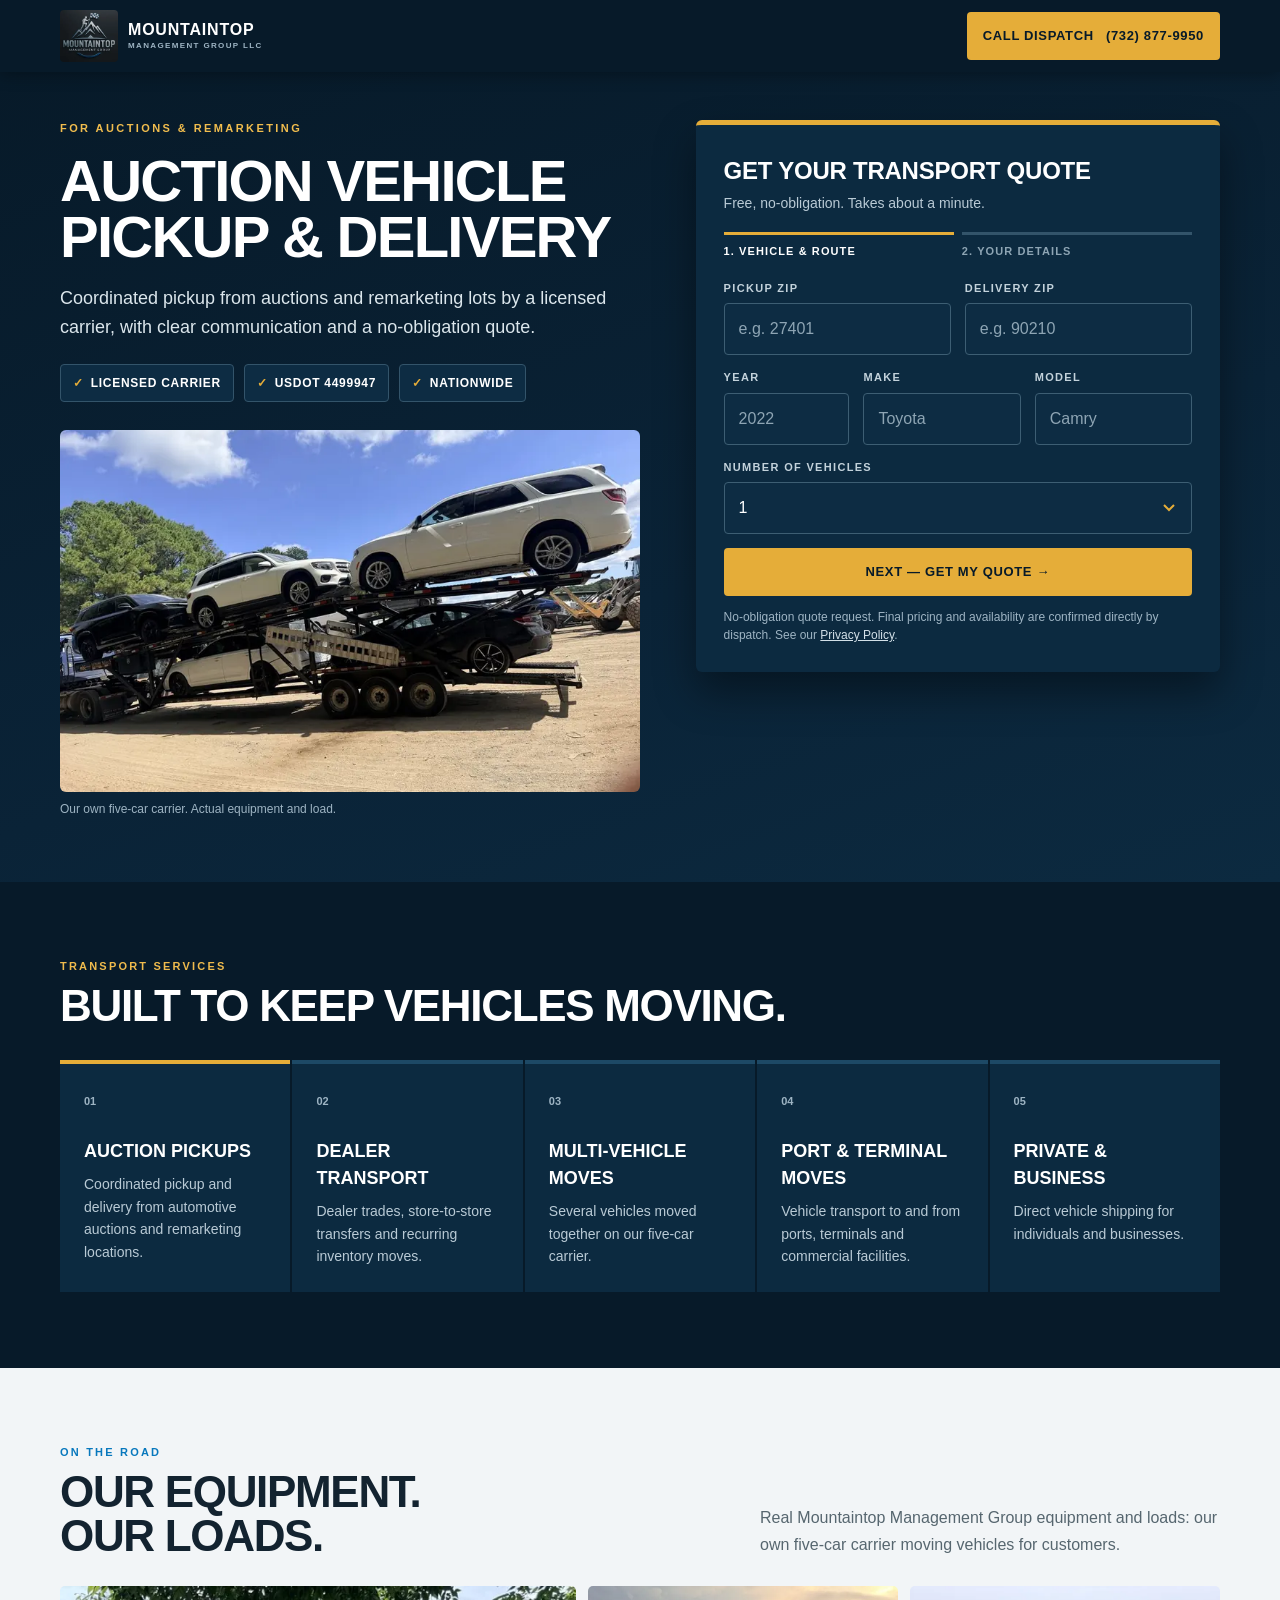
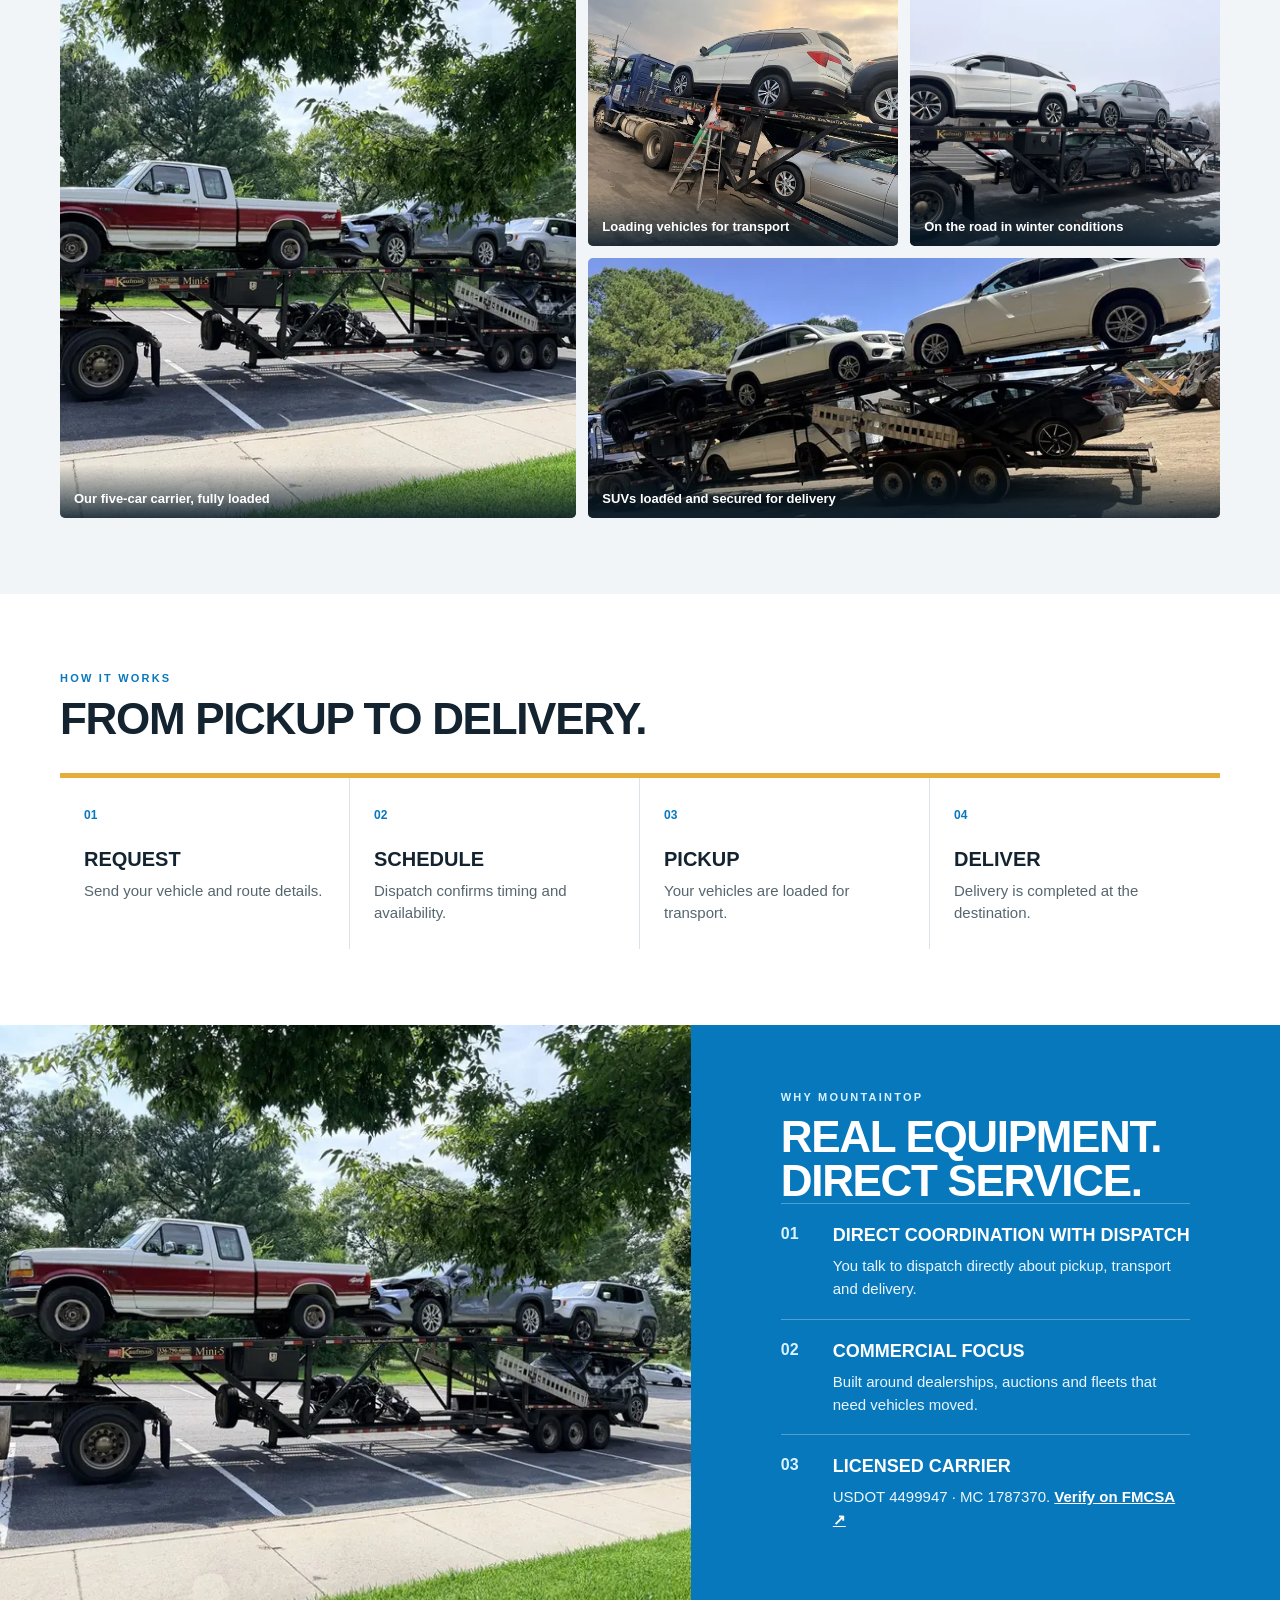
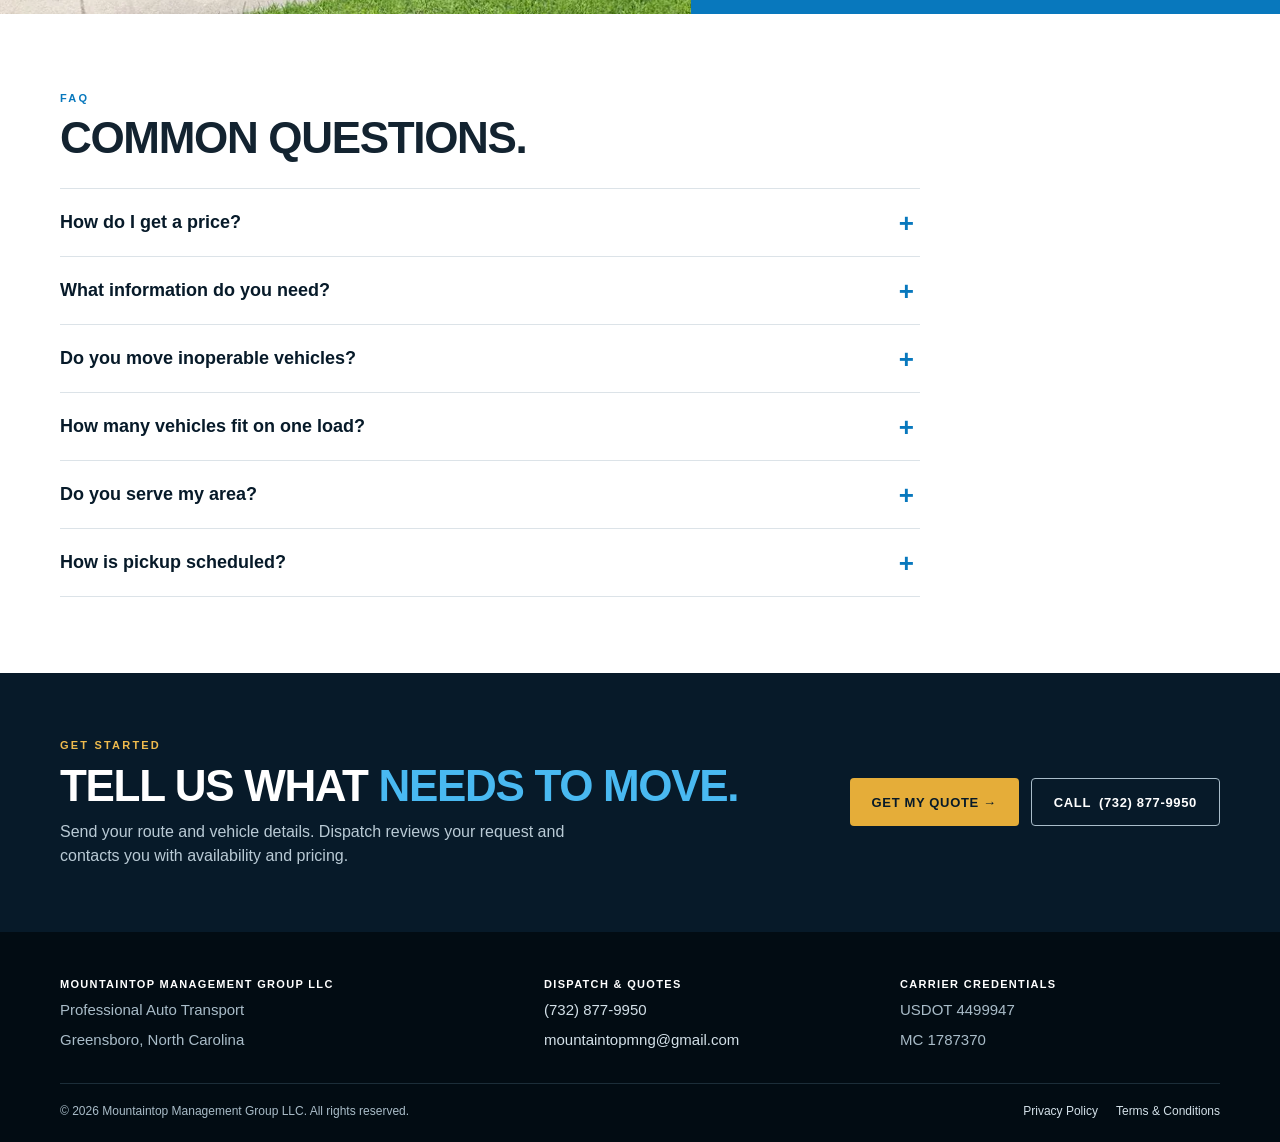
==== auction-transport.html @ b63d3dbd "Add Google Ads landing pages and conversion-ready thank-you page Four noindex landing pages (dealer," ====
<!doctype html>
<html lang="en-US">
<head>
<meta charset="utf-8">
<meta name="viewport" content="width=device-width,initial-scale=1,viewport-fit=cover">
<title>Auction Vehicle Pickup &amp; Delivery | Mountaintop Management Group</title>
<meta name="description" content="Vehicle pickup from auctions and remarketing locations, delivered nationwide by a licensed carrier. USDOT 4499947. Request a no-obligation quote.">
<meta name="robots" content="noindex, follow">
<link rel="canonical" href="https://mountaintopmgmtg.com/auction-transport">
<link rel="icon" href="/images/logo.jpg">
<script src="/assets/config.js"></script>
<!-- Google Tag Manager (ID is set in /assets/config.js) -->
<script>window.dataLayer=window.dataLayer||[];(function(w,d,s,l,i){if(!i||/X{4}/.test(i))return;w[l].push({'gtm.start':new Date().getTime(),event:'gtm.js'});var f=d.getElementsByTagName(s)[0],j=d.createElement(s);j.async=true;j.src='https://www.googletagmanager.com/gtm.js?id='+i;f.parentNode.insertBefore(j,f);})(window,document,'script','dataLayer',(window.MTMG_CONFIG||{}).GTM_ID);</script>
<!-- End Google Tag Manager -->
<link rel="stylesheet" href="/assets/lp.css">
<script type="application/ld+json">{"@context":"https://schema.org","@type":"MovingCompany","name":"Mountaintop Management Group LLC","description":"Professional auto transport","url":"https://mountaintopmgmtg.com/","logo":"https://mountaintopmgmtg.com/images/logo.jpg","image":"https://mountaintopmgmtg.com/images/carrier-loaded.jpg","telephone":"+1-732-877-9950","email":"mountaintopmng@gmail.com","address":{"@type":"PostalAddress","addressLocality":"Greensboro","addressRegion":"NC","addressCountry":"US"},"areaServed":{"@type":"Country","name":"United States"},"identifier":[{"@type":"PropertyValue","propertyID":"USDOT","value":"4499947"},{"@type":"PropertyValue","propertyID":"MC","value":"1787370"}]}</script>
<script type="application/ld+json">{"@context":"https://schema.org","@type":"FAQPage","mainEntity":[{"@type":"Question","name":"How do I get a price?","acceptedAnswer":{"@type":"Answer","text":"Fill out the quote form or call dispatch at (732) 877-9950. We review your route, vehicle and timing, then contact you with pricing. Quote requests are no-obligation."}},{"@type":"Question","name":"What information do you need?","acceptedAnswer":{"@type":"Answer","text":"Pickup and delivery ZIP codes, the year, make and model of each vehicle, the number of vehicles, whether the vehicle runs, your estimated pickup date and your contact details."}},{"@type":"Question","name":"Do you move inoperable vehicles?","acceptedAnswer":{"@type":"Answer","text":"Tell us the vehicle condition in the form and dispatch will confirm whether we can handle your move."}},{"@type":"Question","name":"How many vehicles fit on one load?","acceptedAnswer":{"@type":"Answer","text":"Our carrier holds up to five vehicles on one load, depending on vehicle size."}},{"@type":"Question","name":"Do you serve my area?","acceptedAnswer":{"@type":"Answer","text":"We take transport requests nationwide across the lower 48 states. Dispatch confirms availability for each route."}},{"@type":"Question","name":"How is pickup scheduled?","acceptedAnswer":{"@type":"Answer","text":"After you approve your quote, dispatch coordinates a pickup window with you or your contact at the dealership, auction or terminal, and keeps you updated through delivery."}}]}</script>
</head>
<body>
<!-- Google Tag Manager (noscript): replace GTM-XXXXXXX with the real container ID -->
<noscript><iframe src="https://www.googletagmanager.com/ns.html?id=GTM-XXXXXXX" height="0" width="0" style="display:none;visibility:hidden"></iframe></noscript>
<!-- End Google Tag Manager (noscript) -->
<a class="skip" href="#main">Skip to content</a>
<header class="lp-header"><div class="wrap">
<div class="brand"><img src="/images/logo-160.webp" width="58" height="52" alt="Mountaintop Management Group logo"><span class="brandtext">MOUNTAINTOP<small>MANAGEMENT GROUP LLC</small></span></div>
<a class="btn gold call-btn js-tel" data-loc="header" href="tel:+17328779950"><span class="hide-sm">Call Dispatch&nbsp;</span><span class="js-phone">(732) 877-9950</span></a>
</div></header>
<main id="main">
<section class="hero"><div class="wrap hero-grid">
<div class="hero-copy"><div class="eyebrow">FOR AUCTIONS &amp; REMARKETING</div>
<h1>Auction Vehicle Pickup &amp; Delivery</h1>
<p class="sub">Coordinated pickup from auctions and remarketing lots by a licensed carrier, with clear communication and a no-obligation quote.</p>
<ul class="chips" aria-label="Carrier details"><li>Licensed Carrier</li><li>USDOT 4499947</li><li>Nationwide</li></ul></div>
<div class="hero-form"><div class="form-card" id="quote">
<h2>Get Your Transport Quote</h2>
<p class="hint">Free, no-obligation. Takes about a minute.</p>
<form id="quoteForm" action="https://api.web3forms.com/submit" method="POST" novalidate>
<div class="progress" aria-hidden="true"><span class="on">1. Vehicle &amp; Route</span><span>2. Your Details</span></div>
<input type="hidden" name="access_key" value="ca909864-523d-4c3f-a007-fd0e6525fcac">
<input type="hidden" name="subject" value="New Transport Quote Request - Landing Page">
<input type="hidden" name="from_name" value="Mountaintop Landing Page">
<input type="hidden" name="redirect" value="https://mountaintopmgmtg.com/thank-you">
<input type="hidden" name="Page" value="/auction-transport">
<input type="hidden" name="gclid" value=""><input type="hidden" name="gbraid" value=""><input type="hidden" name="wbraid" value=""><input type="hidden" name="utm_source" value=""><input type="hidden" name="utm_medium" value=""><input type="hidden" name="utm_campaign" value=""><input type="hidden" name="utm_term" value=""><input type="hidden" name="utm_content" value=""><input type="hidden" name="landing_page" value="">
<div class="hp" aria-hidden="true"><label>Leave this empty<input type="checkbox" name="botcheck" tabindex="-1" autocomplete="off"></label></div>
<fieldset class="step" data-step="1"><legend class="sr">Step 1 of 2: vehicle and route</legend>
<div class="row2 keep2"><div class="f"><label for="pickup_zip">Pickup ZIP</label><input id="pickup_zip" name="Pickup ZIP" aria-describedby="pickup_zip-err" inputmode="numeric" autocomplete="off" maxlength="5" placeholder="e.g. 27401" required><p class="err" id="pickup_zip-err" aria-live="polite"></p></div><div class="f"><label for="delivery_zip">Delivery ZIP</label><input id="delivery_zip" name="Delivery ZIP" aria-describedby="delivery_zip-err" inputmode="numeric" autocomplete="off" maxlength="5" placeholder="e.g. 90210" required><p class="err" id="delivery_zip-err" aria-live="polite"></p></div></div>
<div class="row3 keep"><div class="f"><label for="year">Year</label><input id="year" name="Vehicle Year" aria-describedby="year-err" inputmode="numeric" maxlength="4" placeholder="2022" required><p class="err" id="year-err" aria-live="polite"></p></div><div class="f"><label for="make">Make</label><input id="make" name="Vehicle Make" aria-describedby="make-err" autocomplete="off" placeholder="Toyota" required><p class="err" id="make-err" aria-live="polite"></p></div><div class="f"><label for="model">Model</label><input id="model" name="Vehicle Model" aria-describedby="model-err" autocomplete="off" placeholder="Camry" required><p class="err" id="model-err" aria-live="polite"></p></div></div>
<div class="f"><label for="vehicles">Number of Vehicles</label><select id="vehicles" name="Number of Vehicles"><option>1</option><option>2</option><option>3</option><option>4</option><option>5+</option></select><p class="err" id="vehicles-err" aria-live="polite"></p></div>
<button type="button" class="btn gold block js-next">Next — Get My Quote →</button>
</fieldset>
<fieldset class="step" data-step="2" hidden><legend class="sr">Step 2 of 2: your details</legend>
<div class="f"><label for="name">Name</label><input id="name" name="Name" aria-describedby="name-err" autocomplete="name" required><p class="err" id="name-err" aria-live="polite"></p></div>
<div class="row2"><div class="f"><label for="phone">Phone</label><input id="phone" name="Phone" aria-describedby="phone-err" type="tel" inputmode="tel" autocomplete="tel-national" placeholder="(555) 555-5555" required><p class="err" id="phone-err" aria-live="polite"></p></div><div class="f"><label for="email">Email</label><input id="email" name="email" aria-describedby="email-err" type="email" autocomplete="email" required><p class="err" id="email-err" aria-live="polite"></p></div></div>
<div class="row2"><div class="f"><label for="condition">Vehicle Condition</label><select id="condition" name="Vehicle Condition" aria-describedby="condition-err" required><option value="">Select</option><option>Runs and drives</option><option>Inoperable</option></select><p class="err" id="condition-err" aria-live="polite"></p></div><div class="f"><label for="pickup_date">Estimated Pickup Date <span class="opt">(optional)</span></label><input id="pickup_date" type="date" name="Pickup Date"><p class="err" id="pickup_date-err" aria-live="polite"></p></div></div>
<div class="f"><label for="ctype">Customer Type</label><select id="ctype" name="Customer Type"><option>Private customer</option><option>Dealership</option><option selected>Auction / Remarketing</option><option>Business / Fleet</option></select><p class="err" id="ctype-err" aria-live="polite"></p></div>
<div class="f"><label for="details">Additional Details <span class="opt">(optional)</span></label><textarea id="details" name="Additional Details" placeholder="Auction or lot number, special instructions, timing, etc."></textarea><p class="err" id="details-err" aria-live="polite"></p></div>
<div class="f"><label class="check" for="consent"><input type="checkbox" id="consent" name="Consent to be contacted" value="Yes" aria-describedby="consent-err" required> I agree to be contacted about this transport request.</label><p class="err" id="consent-err" aria-live="polite"></p></div>
<button type="submit" class="btn gold block">Request My Transport Quote →</button>
<button type="button" class="back js-back">← Back to vehicle &amp; route</button>
</fieldset>
<p class="form-status" role="alert"></p>
<p class="micro">No-obligation quote request. Final pricing and availability are confirmed directly by dispatch. See our <a href="/privacy-policy" style="color:#d3e0e8">Privacy Policy</a>.</p>
</form>
</div></div>
<figure class="hero-photo"><img src="/images/carrier-suvs-800.webp" srcset="/images/carrier-suvs-800.webp 800w, /images/carrier-suvs.webp 1300w" sizes="(max-width:860px) 100vw, 560px" width="1300" height="975" alt="Mountaintop five-car carrier loaded with SUVs" fetchpriority="high"><figcaption>Our own five-car carrier. Actual equipment and load.</figcaption></figure>
</div></section>
<section class="sec services" aria-labelledby="svc-h"><div class="wrap">
<div class="label">Transport Services</div><h2 class="title" id="svc-h">Built to keep vehicles moving.</h2>
<div class="cards"><article class="card primary"><b>01</b><h3>Auction Pickups</h3><p>Coordinated pickup and delivery from automotive auctions and remarketing locations.</p></article><article class="card"><b>02</b><h3>Dealer Transport</h3><p>Dealer trades, store-to-store transfers and recurring inventory moves.</p></article><article class="card"><b>03</b><h3>Multi-Vehicle Moves</h3><p>Several vehicles moved together on our five-car carrier.</p></article><article class="card"><b>04</b><h3>Port &amp; Terminal Moves</h3><p>Vehicle transport to and from ports, terminals and commercial facilities.</p></article><article class="card"><b>05</b><h3>Private &amp; Business</h3><p>Direct vehicle shipping for individuals and businesses.</p></article></div></div></section>
<section class="sec gallery" aria-labelledby="gal-h"><div class="wrap">
<div class="gallery-head"><div><div class="label">On the Road</div><h2 class="title" id="gal-h">Our equipment.<br>Our loads.</h2></div>
<p class="copy">Real Mountaintop Management Group equipment and loads: our own five-car carrier moving vehicles for customers.</p></div>
<div class="grid"><figure class="big"><img src="/images/carrier-loaded-800.webp" srcset="/images/carrier-loaded-800.webp 800w, /images/carrier-loaded.webp 1300w" sizes="(max-width:760px) 100vw, 45vw" width="1300" height="975" alt="Our five-car carrier, fully loaded" loading="lazy" decoding="async"><figcaption>Our five-car carrier, fully loaded</figcaption></figure><figure class=""><img src="/images/carrier-loading-800.webp" srcset="/images/carrier-loading-800.webp 600w, /images/carrier-loading.webp 975w" sizes="(max-width:760px) 50vw, 25vw" width="975" height="1300" alt="Loading vehicles for transport" loading="lazy" decoding="async"><figcaption>Loading vehicles for transport</figcaption></figure><figure class=""><img src="/images/carrier-winter-800.webp" srcset="/images/carrier-winter-800.webp 800w, /images/carrier-winter.webp 1300w" sizes="(max-width:760px) 50vw, 25vw" width="1300" height="975" alt="On the road in winter conditions" loading="lazy" decoding="async"><figcaption>On the road in winter conditions</figcaption></figure><figure class="wide"><img src="/images/carrier-suvs-800.webp" srcset="/images/carrier-suvs-800.webp 800w, /images/carrier-suvs.webp 1300w" sizes="(max-width:760px) 100vw, 50vw" width="1300" height="975" alt="SUVs loaded and secured for delivery" loading="lazy" decoding="async"><figcaption>SUVs loaded and secured for delivery</figcaption></figure></div></div></section>
<!-- REVIEWS PLACEHOLDER: hidden until real Google reviews are added.
     To publish: remove the "hidden" attribute and paste real reviews only (no invented reviews or ratings). -->
<section class="sec reviews" id="reviews" hidden aria-labelledby="rev-h"><div class="wrap">
<div class="label">Customer Reviews</div><h2 class="title" id="rev-h">What customers say.</h2>
<!-- Paste real Google reviews here -->
</div></section>
<!-- END REVIEWS PLACEHOLDER -->
<section class="sec" aria-labelledby="how-h"><div class="wrap">
<div class="label">How It Works</div><h2 class="title" id="how-h">From pickup to delivery.</h2>
<div class="steps"><div class="stepbox"><b>01</b><h3>Request</h3><p>Send your vehicle and route details.</p></div><div class="stepbox"><b>02</b><h3>Schedule</h3><p>Dispatch confirms timing and availability.</p></div><div class="stepbox"><b>03</b><h3>Pickup</h3><p>Your vehicles are loaded for transport.</p></div><div class="stepbox"><b>04</b><h3>Deliver</h3><p>Delivery is completed at the destination.</p></div></div>
</div></section>
<section class="why" aria-labelledby="why-h"><figure class="why-photo"><img src="/images/carrier-loaded-800.webp" srcset="/images/carrier-loaded-800.webp 800w, /images/carrier-loaded.webp 1300w" sizes="(max-width:860px) 100vw, 54vw" width="1300" height="975" alt="Mountaintop five-car carrier loaded with vehicles" loading="lazy" decoding="async"></figure>
<div class="why-copy"><div class="label">Why Mountaintop</div><h2 class="title" id="why-h">Real equipment.<br>Direct service.</h2>
<div class="reason"><b>01</b><div><h3>Direct coordination with dispatch</h3><p>You talk to dispatch directly about pickup, transport and delivery.</p></div></div>
<div class="reason"><b>02</b><div><h3>Commercial focus</h3><p>Built around dealerships, auctions and fleets that need vehicles moved.</p></div></div>
<div class="reason"><b>03</b><div><h3>Licensed carrier</h3><p>USDOT 4499947 · MC 1787370. <a href="https://safer.fmcsa.dot.gov/CompanySnapshot.aspx" target="_blank" rel="noopener">Verify on FMCSA ↗</a></p></div></div>
</div></section>
<section class="sec" aria-labelledby="faq-h"><div class="wrap faq">
<div class="label">FAQ</div><h2 class="title" id="faq-h">Common questions.</h2><details><summary>How do I get a price?</summary><p>Fill out the quote form or call dispatch at (732) 877-9950. We review your route, vehicle and timing, then contact you with pricing. Quote requests are no-obligation.</p></details><details><summary>What information do you need?</summary><p>Pickup and delivery ZIP codes, the year, make and model of each vehicle, the number of vehicles, whether the vehicle runs, your estimated pickup date and your contact details.</p></details><details><summary>Do you move inoperable vehicles?</summary><p>Tell us the vehicle condition in the form and dispatch will confirm whether we can handle your move.</p></details><details><summary>How many vehicles fit on one load?</summary><p>Our carrier holds up to five vehicles on one load, depending on vehicle size.</p></details><details><summary>Do you serve my area?</summary><p>We take transport requests nationwide across the lower 48 states. Dispatch confirms availability for each route.</p></details><details><summary>How is pickup scheduled?</summary><p>After you approve your quote, dispatch coordinates a pickup window with you or your contact at the dealership, auction or terminal, and keeps you updated through delivery.</p></details></div></section>
<section class="cta-band" aria-labelledby="cta-h"><div class="wrap">
<div><div class="label">Get Started</div><h2 class="title" id="cta-h">Tell us what <span class="blue">needs to move.</span></h2>
<p>Send your route and vehicle details. Dispatch reviews your request and contacts you with availability and pricing.</p></div>
<div class="cta-actions"><a class="btn gold" href="#quote">Get My Quote →</a><a class="btn outline js-tel" data-loc="cta" href="tel:+17328779950">Call <span class="js-phone">(732) 877-9950</span></a></div>
</div></section>
</main>
<footer class="lp-footer"><div class="wrap footergrid">
<div><b>MOUNTAINTOP MANAGEMENT GROUP LLC</b><span>Professional Auto Transport</span><span>Greensboro, North Carolina</span></div>
<div><b>DISPATCH &amp; QUOTES</b><a class="js-tel" data-loc="footer" href="tel:+17328779950"><span class="js-phone">(732) 877-9950</span></a><a class="js-email" href="mailto:mountaintopmng@gmail.com">mountaintopmng@gmail.com</a></div>
<div><b>CARRIER CREDENTIALS</b><span>USDOT 4499947</span><span>MC 1787370</span></div>
</div>
<div class="wrap legal"><span>© <span class="js-year">2026</span> Mountaintop Management Group LLC. All rights reserved.</span><nav aria-label="Legal"><a href="/privacy-policy">Privacy Policy</a><a href="/terms-and-conditions">Terms &amp; Conditions</a></nav></div>
</footer>
<div class="sticky-cta off" id="stickyCta"><a class="btn outline js-tel" data-loc="sticky" href="tel:+17328779950">Call Dispatch</a><a class="btn gold" href="#quote">Get Quote</a></div>
<script src="/assets/lp.js" defer></script>
</body>
</html>
---- assets/lp.css ----
/* Mountaintop landing pages: shared styles (matches homepage branding) */
*{box-sizing:border-box}
html{scroll-behavior:smooth;-webkit-text-size-adjust:100%}
body{margin:0;font-family:-apple-system,BlinkMacSystemFont,"Segoe UI",Arial,sans-serif;color:#132330;background:#fff;line-height:1.5}
:root{--navy:#071a29;--navy2:#0c2a40;--field:#0d2c43;--blue:#0878bd;--sky:#49b9f1;--gold:#e5ad39;--muted:#56666f;--line:#dce3e8}
img{max-width:100%;height:auto;display:block}
h1,h2,h3{margin-top:0;text-transform:uppercase}
.wrap{width:min(1160px,calc(100% - 32px));margin:auto}
.sr{position:absolute!important;width:1px;height:1px;padding:0;margin:-1px;overflow:hidden;clip:rect(0,0,0,0);white-space:nowrap;border:0}
.skip{position:absolute;left:-9999px;top:8px;z-index:99;background:#fff;color:var(--navy);padding:10px 14px;font-weight:800}
.skip:focus{left:16px}
a:focus-visible,button:focus-visible,summary:focus-visible,input:focus-visible,select:focus-visible,textarea:focus-visible{outline:3px solid var(--gold);outline-offset:2px}

/* Buttons */
.btn{display:inline-flex;align-items:center;justify-content:center;gap:8px;min-height:48px;padding:12px 22px;border-radius:4px;text-decoration:none;font:inherit;font-size:13px;font-weight:900;letter-spacing:.05em;text-transform:uppercase;border:0;cursor:pointer;line-height:1.2;text-align:center}
.gold{background:var(--gold);color:var(--navy)}.gold:hover{background:#f0bd52}
.outline{border:1px solid #a9bdca;color:#fff;background:transparent}.outline:hover{border-color:#fff}
.btn.block{width:100%}
.btn[disabled]{opacity:.7;cursor:wait}

/* Header */
.lp-header{background:var(--navy);position:sticky;top:0;z-index:40;box-shadow:0 2px 16px #0005}
.lp-header .wrap{height:72px;display:flex;align-items:center;justify-content:space-between;gap:12px}
.brand{display:flex;align-items:center;gap:10px;color:#fff;min-width:0}
.brand img{width:58px;height:52px;object-fit:cover;border-radius:4px;flex:none}
.brandtext{font-weight:900;font-size:16px;letter-spacing:.05em;line-height:1.1}
.brandtext small{display:block;font-size:8px;color:#9eb4c3;letter-spacing:.17em;margin-top:4px}
.call-btn{padding:10px 16px;white-space:nowrap}

/* Hero */
.hero{background:linear-gradient(160deg,#071a29 0%,#0a2337 60%,#0c2a40 100%);color:#fff;padding:48px 0 64px}
.hero-grid{display:grid;grid-template-columns:1.05fr .95fr;grid-template-areas:"copy form" "photo form";column-gap:56px;row-gap:28px;align-items:start}
.hero-copy{grid-area:copy}.hero-form{grid-area:form}.hero-photo{grid-area:photo;margin:0}
.eyebrow{font-size:11px;letter-spacing:.22em;font-weight:900;color:#f1bd4e;margin-bottom:16px}
.hero h1{font-size:clamp(36px,4.6vw,58px);line-height:.98;letter-spacing:-.03em;margin-bottom:18px}
.sub{font-size:18px;line-height:1.6;color:#dbe6ec;margin:0 0 22px;max-width:560px}
.chips{list-style:none;margin:0;padding:0;display:flex;flex-wrap:wrap;gap:10px}
.chips li{border:1px solid #33546a;background:#0d2c43;color:#fff;font-size:12px;font-weight:800;letter-spacing:.06em;text-transform:uppercase;padding:9px 12px;border-radius:4px}
.chips li::before{content:"✓";color:var(--gold);margin-right:7px}
.hero-photo img{width:100%;aspect-ratio:16/10;object-fit:cover;border-radius:6px}
.hero-photo figcaption{font-size:12px;color:#9eb4c3;margin-top:8px}

/* Quote form */
.form-card{background:var(--navy2);border-top:5px solid var(--gold);border-radius:6px;padding:28px;box-shadow:0 20px 40px #0006;scroll-margin-top:88px}
.form-card h2{font-size:24px;letter-spacing:-.01em;margin:0 0 4px}
.form-card .hint{color:#b9cad5;font-size:14px;margin:0 0 18px}
.progress{display:flex;gap:8px;margin-bottom:20px;font-size:11px;font-weight:900;letter-spacing:.1em;text-transform:uppercase}
.progress span{flex:1;padding-top:8px;border-top:3px solid #33546a;color:#8ea5b4}
.progress span.on{border-color:var(--gold);color:#fff}
.step{border:0;margin:0;padding:0;min-width:0}
.step[hidden]{display:none}
.row2,.row3{display:grid;gap:14px}.row2{grid-template-columns:1fr 1fr}.row3{grid-template-columns:.8fr 1fr 1fr}
.f{margin-bottom:14px;min-width:0}
.f label{display:block;font-size:11px;letter-spacing:.12em;font-weight:900;color:#c3d2db;text-transform:uppercase;margin-bottom:7px}
.f .opt{font-weight:600;letter-spacing:.04em;text-transform:none;color:#8ea5b4}
.f input,.f select,.f textarea{display:block;width:100%;min-height:50px;padding:13px 14px;background:var(--field);border:1px solid #3d5e73;color:#fff;border-radius:4px;font:inherit;font-size:16px;font-weight:500;color-scheme:dark}
.f textarea{min-height:96px;resize:vertical}
.f select{appearance:none;-webkit-appearance:none;cursor:pointer;padding-right:42px;background-image:url("data:image/svg+xml,%3Csvg xmlns='http://www.w3.org/2000/svg' width='12' height='8' viewBox='0 0 12 8'%3E%3Cpath d='M1 1l5 5 5-5' fill='none' stroke='%23e5ad39' stroke-width='2'/%3E%3C/svg%3E");background-repeat:no-repeat;background-position:right 16px center}
.f select option{background:var(--field);color:#fff}
.f input::placeholder,.f textarea::placeholder{color:#8ea5b4;opacity:1}
.f input:focus,.f select:focus,.f textarea:focus{outline:none;border-color:var(--gold);box-shadow:0 0 0 3px #e5ad3940}
.f input[type=date]::-webkit-calendar-picker-indicator{filter:invert(1);opacity:.8;cursor:pointer}
.f [aria-invalid=true]{border-color:#ff8a80;box-shadow:0 0 0 1px #ff8a80}
.err{color:#ffb4ab;font-size:13px;font-weight:600;margin:6px 0 0;min-height:0}
.err:empty{display:none}
.check{display:flex;align-items:flex-start;gap:10px;font-size:14px;color:#dbe6ec;margin:4px 0 6px;cursor:pointer}
.check input{width:22px;height:22px;margin:0;flex:none;accent-color:var(--gold);cursor:pointer}
.back{background:none;border:0;color:#b9cad5;font:inherit;font-size:14px;font-weight:700;text-decoration:underline;cursor:pointer;padding:12px 0 0;min-height:44px}
.form-status{margin:12px 0 0;font-size:14px;font-weight:700;color:#ffb4ab}
.form-status:empty{display:none}
.micro{font-size:12px;color:#9eb4c3;line-height:1.5;margin:12px 0 0}
.hp{position:absolute;left:-9999px;width:1px;height:1px;overflow:hidden}

/* Sections */
.label{color:var(--blue);font-size:11px;letter-spacing:.2em;font-weight:900;text-transform:uppercase}
.title{font-size:clamp(30px,3.6vw,44px);line-height:1;letter-spacing:-.03em;margin:10px 0 0}
.title .blue,.blue{color:var(--sky)}
.copy{color:var(--muted);line-height:1.7}
.sec{padding:76px 0}
.services{background:var(--navy);color:#fff}
.services .label{color:#efbb4d}
.cards{display:grid;grid-template-columns:repeat(5,1fr);gap:2px;margin-top:32px}
.card{background:var(--navy2);padding:24px;border-top:4px solid #1d4966}
.card.primary{border-top-color:var(--gold)}
.card b{font-size:11px;color:#9eb4c3}
.card h3{font-size:18px;margin:26px 0 8px}
.card p{font-size:14px;color:#b9cad5;line-height:1.6;margin:0}

.gallery{background:#f2f5f7}
.gallery-head{display:flex;justify-content:space-between;align-items:end;gap:24px;margin-bottom:28px}
.gallery-head .copy{max-width:460px;margin:0}
.grid{display:grid;grid-template-columns:1.25fr .75fr .75fr;grid-template-rows:260px 260px;gap:12px}
.grid figure{margin:0;position:relative;overflow:hidden;border-radius:5px;background:#dce3e8}
.grid img{width:100%;height:100%;object-fit:cover}
.grid figcaption{position:absolute;left:0;right:0;bottom:0;padding:24px 14px 10px;background:linear-gradient(transparent,#071a29d9);color:#fff;font-size:13px;font-weight:700}
.grid .big{grid-row:1/3}.grid .wide{grid-column:2/4}

.steps{display:grid;grid-template-columns:repeat(4,1fr);border-top:5px solid var(--gold);margin-top:32px}
.stepbox{padding:24px;border-right:1px solid var(--line)}
.stepbox:last-child{border-right:0}
.stepbox b{color:var(--blue);font-size:12px}
.stepbox h3{margin:18px 0 6px;font-size:20px}
.stepbox p{color:var(--muted);font-size:15px;margin:0}

.why{display:grid;grid-template-columns:1.08fr .92fr;min-height:520px}
.why-photo{margin:0}.why-photo img{width:100%;height:100%;object-fit:cover}
.why-copy{background:var(--blue);color:#fff;padding:64px 7vw}
.why-copy .label{color:#d9f2ff}
.reason{border-top:1px solid #ffffff4a;padding:18px 0;display:grid;grid-template-columns:38px 1fr;gap:14px}
.reason:first-of-type{margin-top:28px}
.reason>b{color:#d9f2ff}
.reason h3{margin:0 0 5px;font-size:18px}
.reason p{margin:0;color:#eaf7fd;font-size:15px;line-height:1.55}
.reason a{color:#fff;font-weight:800}

.faq details{max-width:860px}
.faq details{border-bottom:1px solid var(--line)}
.faq details:first-of-type{border-top:1px solid var(--line);margin-top:28px}
.faq summary{list-style:none;cursor:pointer;padding:20px 40px 20px 0;font-weight:800;font-size:18px;position:relative;color:var(--navy)}
.faq summary::-webkit-details-marker{display:none}
.faq summary::after{content:"+";position:absolute;right:6px;top:50%;transform:translateY(-50%);font-size:26px;color:var(--blue);font-weight:700}
.faq details[open] summary::after{content:"–"}
.faq details p{margin:0 0 20px;color:var(--muted);line-height:1.7;font-size:16px}

.cta-band{background:var(--navy);color:#fff;padding:64px 0}
.cta-band .wrap{display:flex;justify-content:space-between;align-items:center;gap:28px;flex-wrap:wrap}
.cta-band .label{color:#efbb4d}
.cta-band p{color:#b9cad5;margin:12px 0 0;max-width:560px}
.cta-actions{display:flex;gap:12px;flex-wrap:wrap}

.reviews{background:#eef5f8}

/* Footer */
.lp-footer{background:#020c13;color:#a9bcc8;padding:44px 0 22px;font-size:15px}
.footergrid{display:grid;grid-template-columns:1.4fr 1fr 1fr;gap:36px}
.footergrid>div{display:flex;flex-direction:column;gap:7px}
.footergrid b{color:#fff;font-size:11px;letter-spacing:.12em}
.lp-footer a{color:#d3e0e8;text-decoration:none}.lp-footer a:hover{color:#fff;text-decoration:underline}
.legal{border-top:1px solid #1c2e39;margin-top:32px;padding-top:18px;font-size:12px;display:flex;justify-content:space-between;flex-wrap:wrap;gap:10px}
.legal nav{display:flex;gap:18px}

/* Mobile sticky bar */
.sticky-cta{display:none}

/* Thank-you */
.ty-hero{padding:72px 0 64px}
.ty-hero h1{font-size:clamp(34px,4.4vw,54px);max-width:900px}
.ty-actions{display:flex;gap:12px;flex-wrap:wrap;margin-top:28px}
.ty-gallery{display:grid;grid-template-columns:repeat(4,1fr);gap:12px;margin-top:28px}
.ty-gallery figure{margin:0}.ty-gallery img{width:100%;aspect-ratio:4/3;object-fit:cover;border-radius:5px}
.ty-gallery figcaption{font-size:13px;color:var(--muted);margin-top:6px}

@media(max-width:980px){
  .cards{grid-template-columns:repeat(3,1fr)}
  .hero-grid{column-gap:32px}
}
@media(max-width:860px){
  .hero{padding:28px 0 44px}
  .hero-grid{grid-template-columns:1fr;grid-template-areas:"copy" "form" "photo";row-gap:22px}
  .sub{font-size:16px;margin-bottom:16px}
  .why{grid-template-columns:1fr}.why-photo img{max-height:380px}
  .why-copy{padding:52px 22px}
  .footergrid{grid-template-columns:1fr;gap:24px}
  .ty-gallery{grid-template-columns:1fr 1fr}
}
@media(max-width:760px){
  .lp-header .wrap{height:64px}
  .brand img{width:50px;height:44px}
  .brandtext{font-size:14px}.brandtext small{font-size:7px}
  .call-btn .hide-sm{display:none}
  .call-btn{padding:10px 12px;font-size:13px;min-height:44px}
  .hero h1{font-size:34px;margin-bottom:12px}
  .eyebrow{margin-bottom:10px;font-size:10px}
  .chips{gap:6px}.chips li{font-size:10px;padding:7px 9px}
  .form-card{padding:22px 18px}
  .sec{padding:56px 0}
  .title{font-size:30px}
  .cards{grid-template-columns:1fr 1fr}
  .grid{grid-template-columns:1fr 1fr;grid-template-rows:240px 180px 180px}
  .grid .big{grid-column:1/3;grid-row:auto}.grid .wide{grid-column:1/3}
  .steps{grid-template-columns:1fr 1fr}
  .stepbox:nth-child(2){border-right:0}
  .stepbox{border-bottom:1px solid var(--line)}
  .gallery-head{display:block}.gallery-head .copy{margin-top:12px}
  .faq summary{font-size:16px}
  .cta-actions{width:100%}.cta-actions .btn{flex:1}
  .sticky-cta{display:grid;grid-template-columns:1fr 1fr;gap:8px;position:fixed;left:0;right:0;bottom:0;z-index:50;padding:10px 12px calc(10px + env(safe-area-inset-bottom));background:#071a29f2;box-shadow:0 -6px 18px #0006;transition:transform .2s ease}
  .sticky-cta.off{transform:translateY(110%)}
  .sticky-cta .btn{min-height:50px}
  body.has-sticky{padding-bottom:76px}
}
@media(max-width:500px){
  .row2,.row3{grid-template-columns:1fr;gap:0}
  .row2.keep2{grid-template-columns:1fr 1fr;gap:12px}
  .row3.keep{grid-template-columns:.8fr 1fr;gap:12px}
  .row3.keep .f:last-child{grid-column:1/3}
  .cards{grid-template-columns:1fr}
  .grid{grid-template-columns:1fr;grid-template-rows:240px 200px 200px 200px}
  .grid .big,.grid .wide{grid-column:auto}
  .steps{grid-template-columns:1fr}
  .stepbox{border-right:0}
  .ty-gallery{grid-template-columns:1fr}
}
@media(prefers-reduced-motion:reduce){html{scroll-behavior:auto}.sticky-cta{transition:none}}
.f .check{display:flex;font-size:14px;font-weight:500;letter-spacing:normal;text-transform:none;color:#dbe6ec;margin-bottom:0}
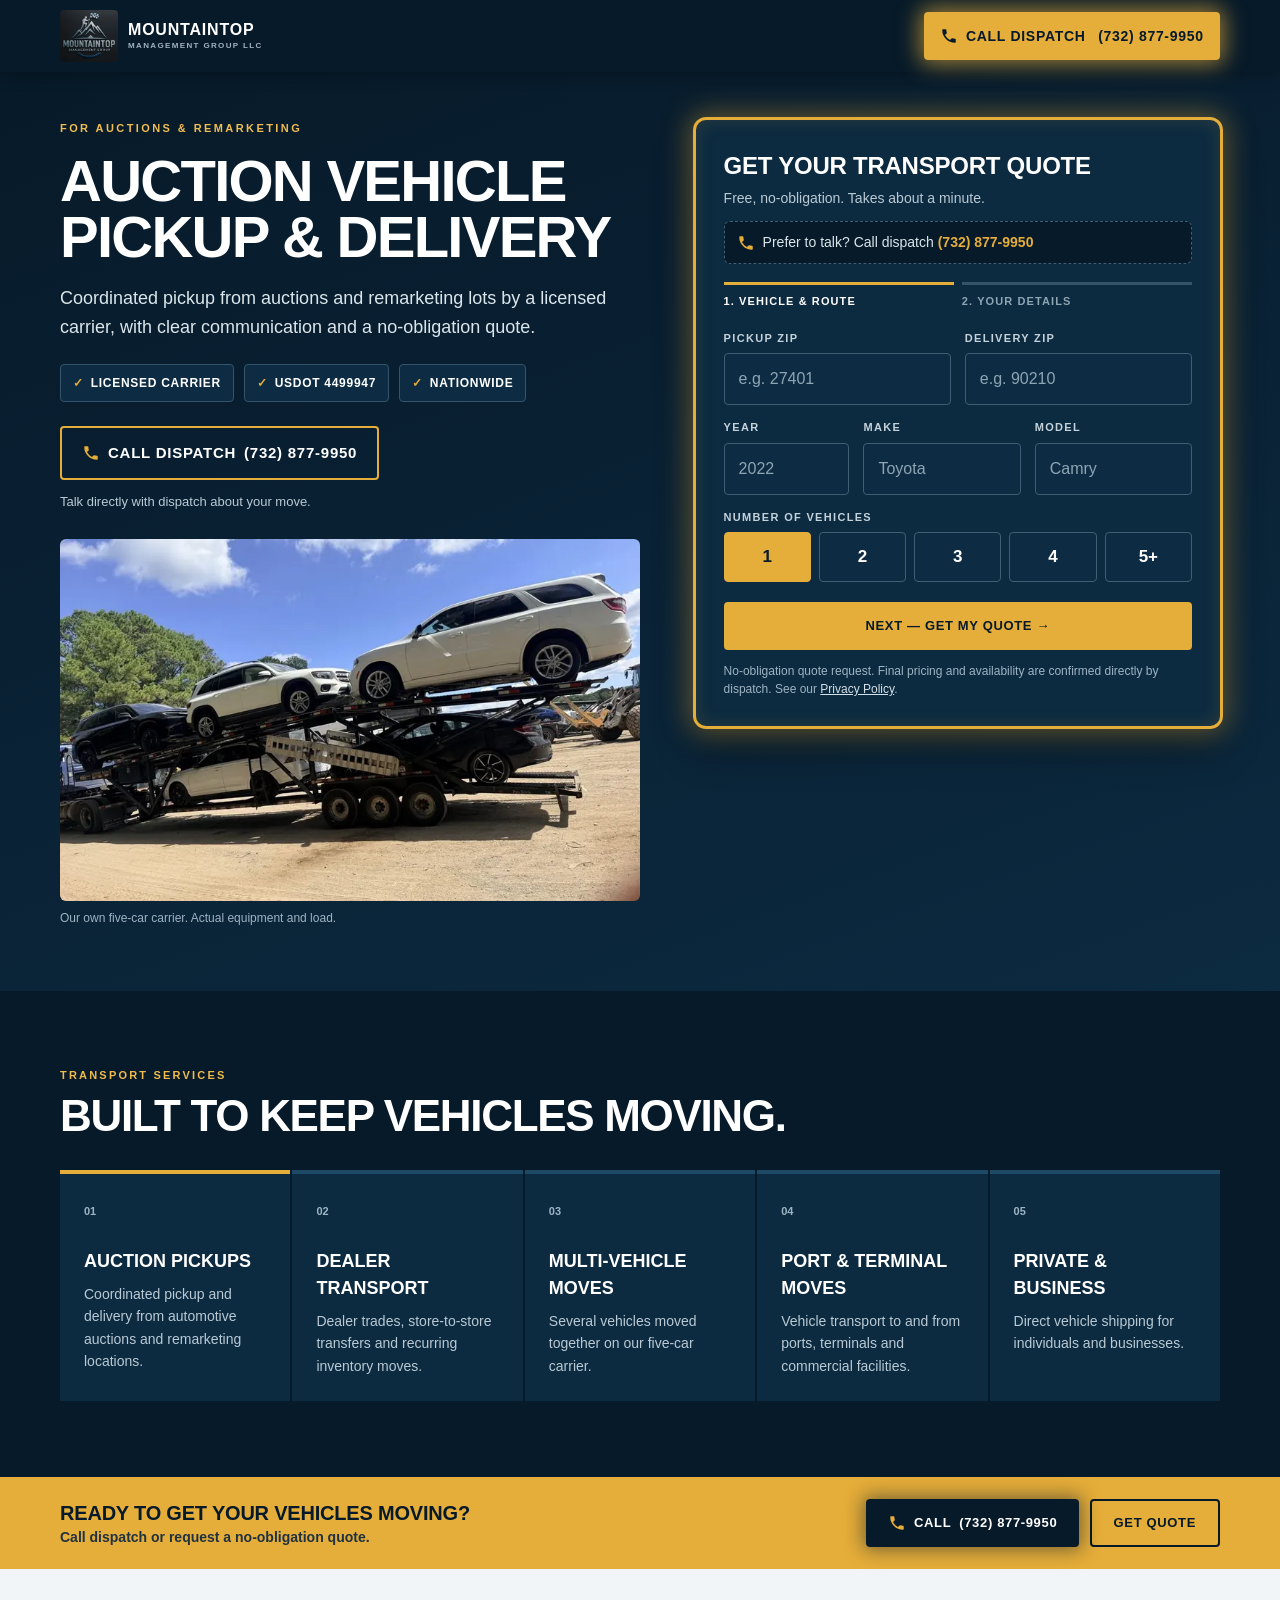
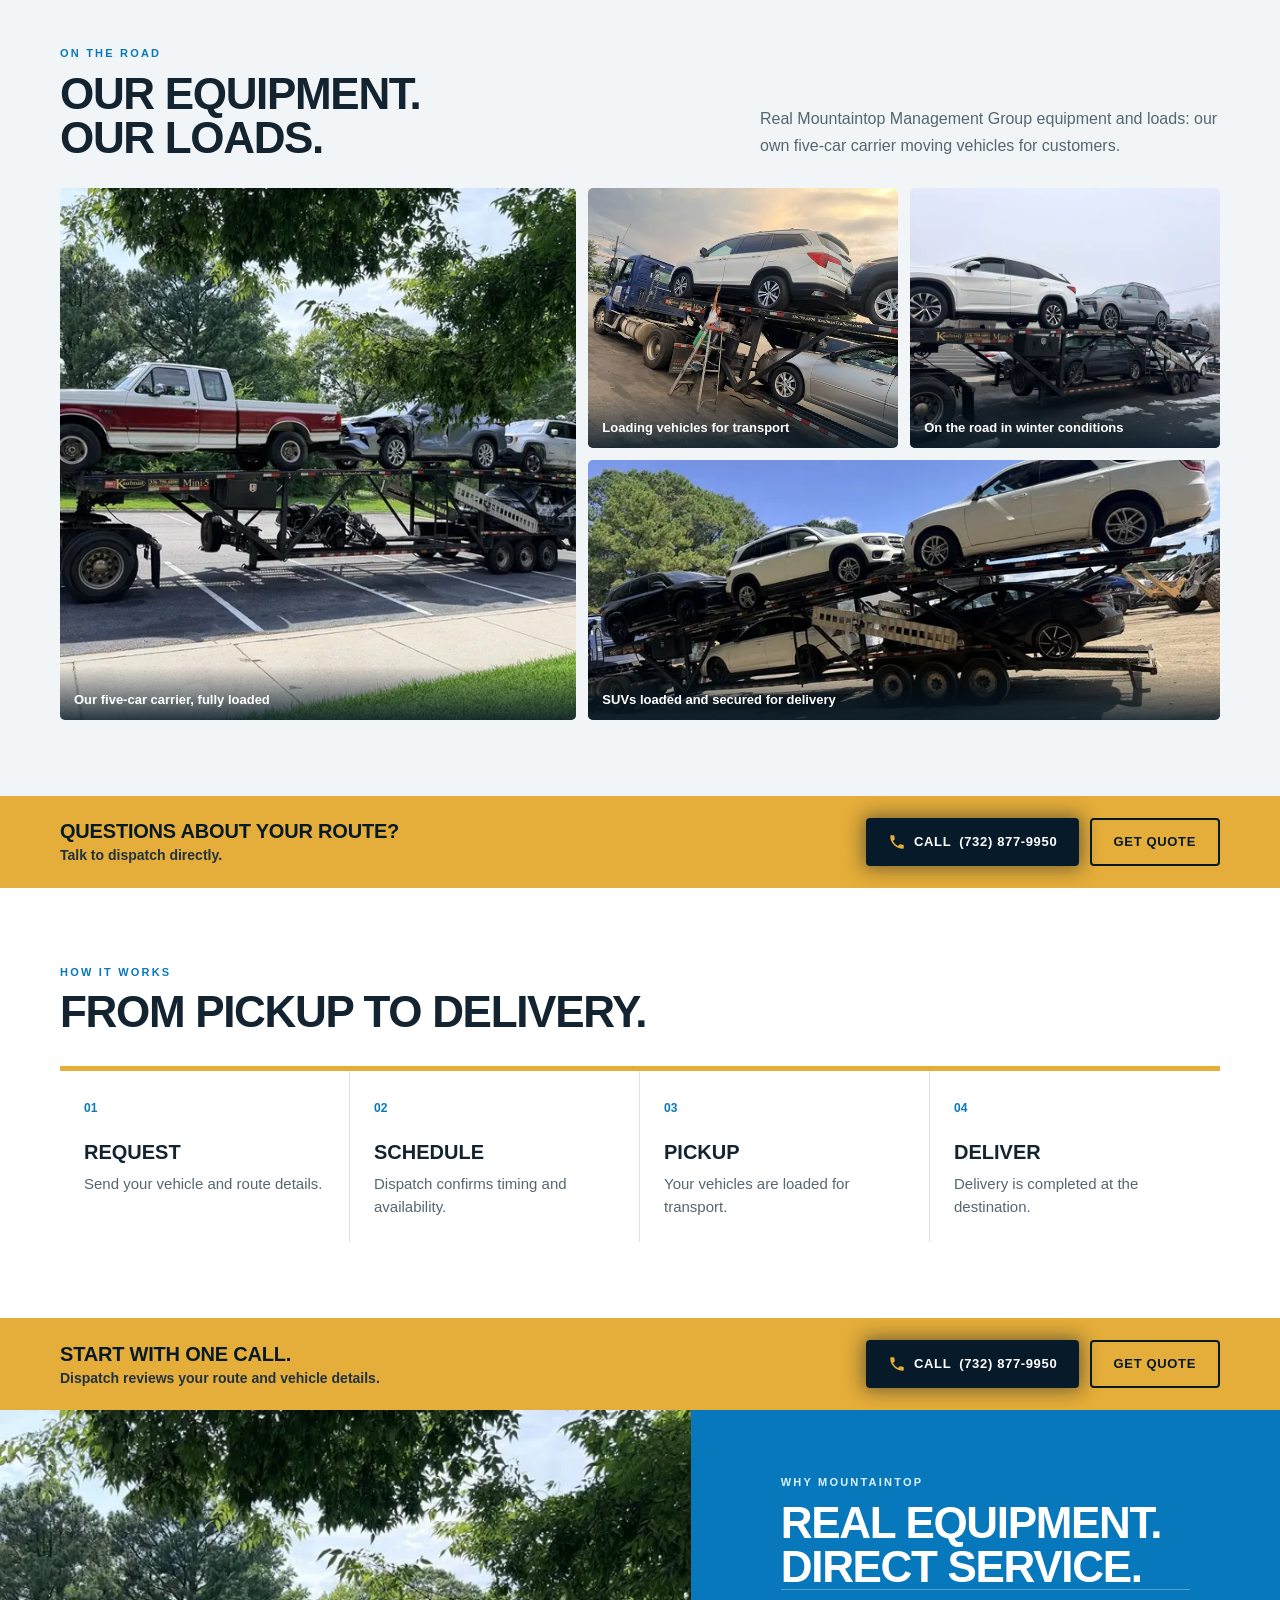
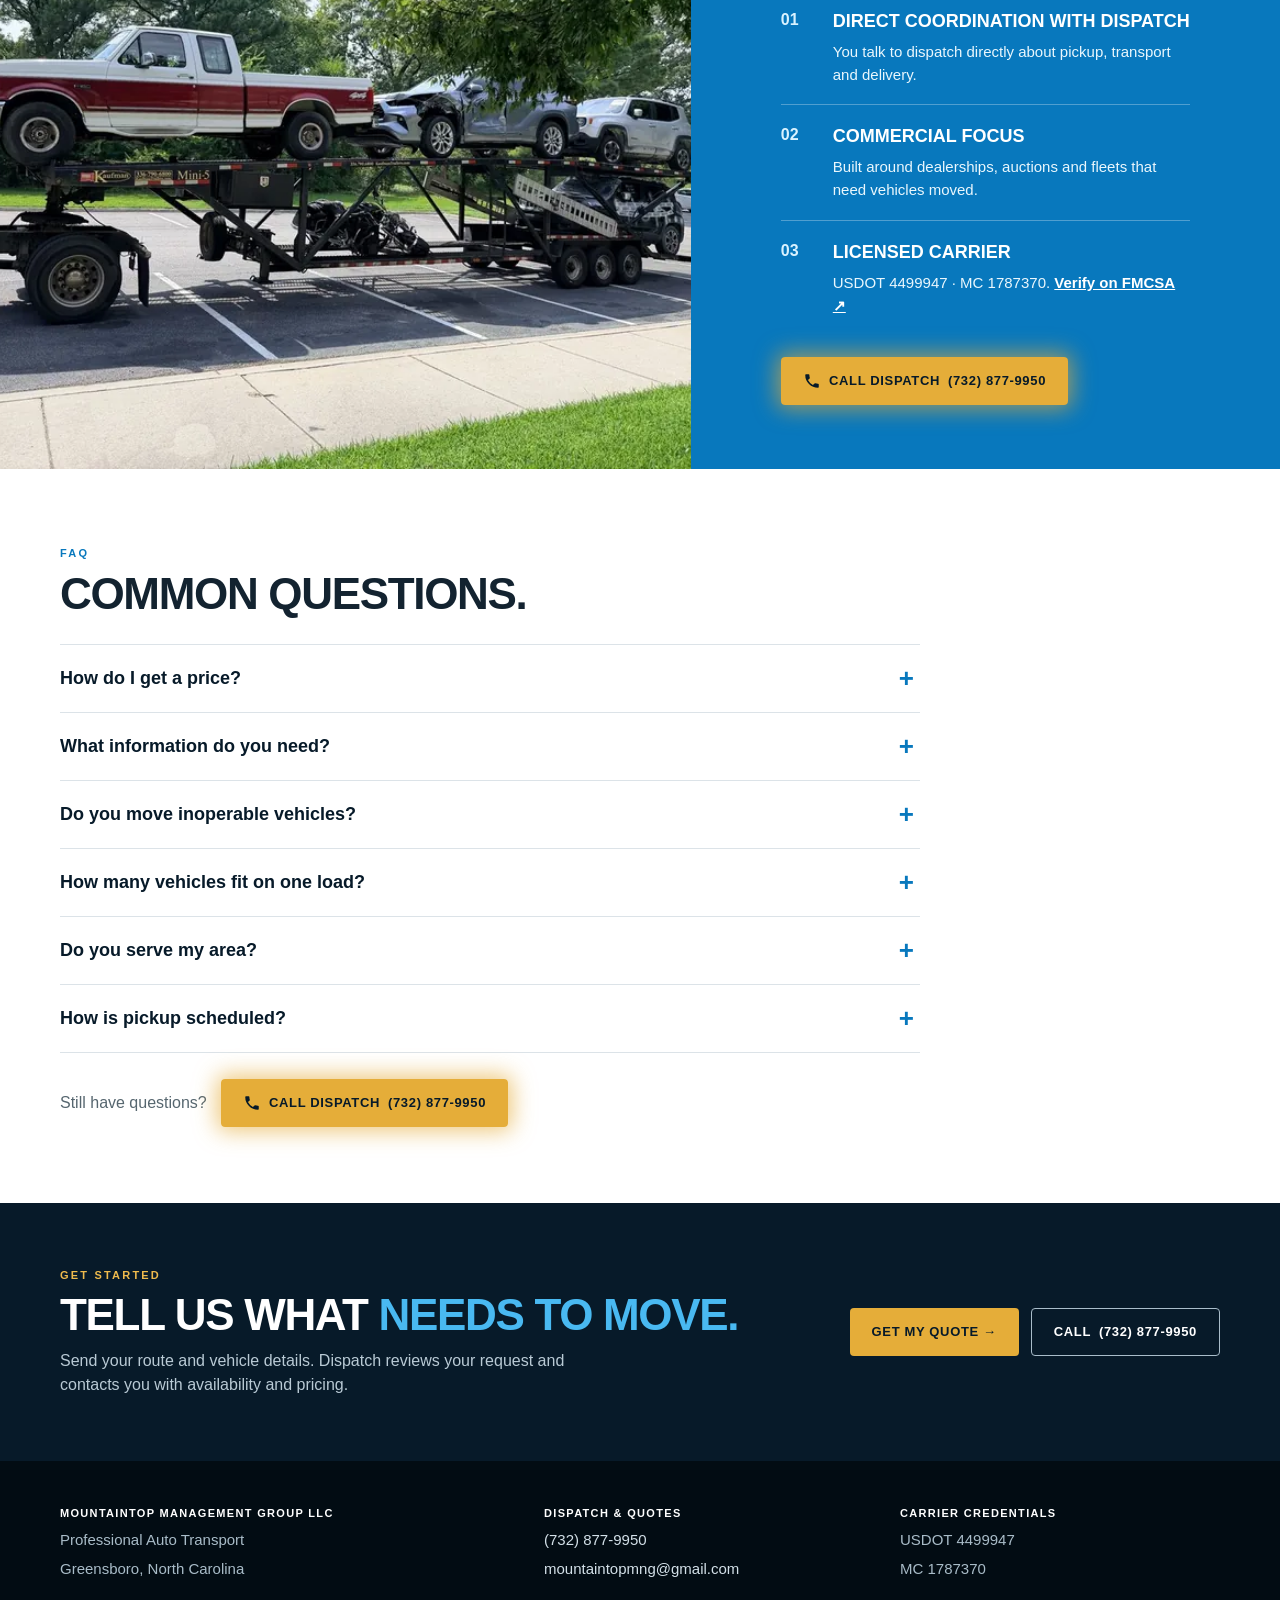
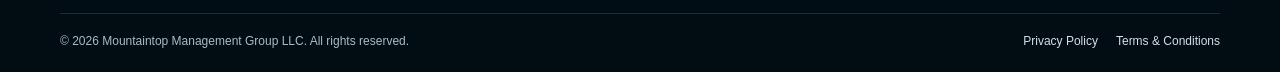
==== commit b704e5ee: "Roll out v2 call-focused layout to all landing pages Auction, multi-vehicle and car shipping pages n" ====
--- a/auction-transport.html
+++ b/auction-transport.html
@@ -12,28 +12,29 @@
 <!-- Google Tag Manager (ID is set in /assets/config.js) -->
 <script>window.dataLayer=window.dataLayer||[];(function(w,d,s,l,i){if(!i||/X{4}/.test(i))return;w[l].push({'gtm.start':new Date().getTime(),event:'gtm.js'});var f=d.getElementsByTagName(s)[0],j=d.createElement(s);j.async=true;j.src='https://www.googletagmanager.com/gtm.js?id='+i;f.parentNode.insertBefore(j,f);})(window,document,'script','dataLayer',(window.MTMG_CONFIG||{}).GTM_ID);</script>
 <!-- End Google Tag Manager -->
-<link rel="stylesheet" href="/assets/lp.css">
+<link rel="stylesheet" href="/assets/lp.css"><link rel="stylesheet" href="/assets/lp-v2.css">
 <script type="application/ld+json">{"@context":"https://schema.org","@type":"MovingCompany","name":"Mountaintop Management Group LLC","description":"Professional auto transport","url":"https://mountaintopmgmtg.com/","logo":"https://mountaintopmgmtg.com/images/logo.jpg","image":"https://mountaintopmgmtg.com/images/carrier-loaded.jpg","telephone":"+1-732-877-9950","email":"mountaintopmng@gmail.com","address":{"@type":"PostalAddress","addressLocality":"Greensboro","addressRegion":"NC","addressCountry":"US"},"areaServed":{"@type":"Country","name":"United States"},"identifier":[{"@type":"PropertyValue","propertyID":"USDOT","value":"4499947"},{"@type":"PropertyValue","propertyID":"MC","value":"1787370"}]}</script>
 <script type="application/ld+json">{"@context":"https://schema.org","@type":"FAQPage","mainEntity":[{"@type":"Question","name":"How do I get a price?","acceptedAnswer":{"@type":"Answer","text":"Fill out the quote form or call dispatch at (732) 877-9950. We review your route, vehicle and timing, then contact you with pricing. Quote requests are no-obligation."}},{"@type":"Question","name":"What information do you need?","acceptedAnswer":{"@type":"Answer","text":"Pickup and delivery ZIP codes, the year, make and model of each vehicle, the number of vehicles, whether the vehicle runs, your estimated pickup date and your contact details."}},{"@type":"Question","name":"Do you move inoperable vehicles?","acceptedAnswer":{"@type":"Answer","text":"Tell us the vehicle condition in the form and dispatch will confirm whether we can handle your move."}},{"@type":"Question","name":"How many vehicles fit on one load?","acceptedAnswer":{"@type":"Answer","text":"Our carrier holds up to five vehicles on one load, depending on vehicle size."}},{"@type":"Question","name":"Do you serve my area?","acceptedAnswer":{"@type":"Answer","text":"We take transport requests nationwide across the lower 48 states. Dispatch confirms availability for each route."}},{"@type":"Question","name":"How is pickup scheduled?","acceptedAnswer":{"@type":"Answer","text":"After you approve your quote, dispatch coordinates a pickup window with you or your contact at the dealership, auction or terminal, and keeps you updated through delivery."}}]}</script>
 </head>
-<body>
+<body class="v2">
 <!-- Google Tag Manager (noscript): replace GTM-XXXXXXX with the real container ID -->
 <noscript><iframe src="https://www.googletagmanager.com/ns.html?id=GTM-XXXXXXX" height="0" width="0" style="display:none;visibility:hidden"></iframe></noscript>
 <!-- End Google Tag Manager (noscript) -->
 <a class="skip" href="#main">Skip to content</a>
 <header class="lp-header"><div class="wrap">
 <div class="brand"><img src="/images/logo-160.webp" width="58" height="52" alt="Mountaintop Management Group logo"><span class="brandtext">MOUNTAINTOP<small>MANAGEMENT GROUP LLC</small></span></div>
-<a class="btn gold call-btn js-tel" data-loc="header" href="tel:+17328779950"><span class="hide-sm">Call Dispatch&nbsp;</span><span class="js-phone">(732) 877-9950</span></a>
+<a class="btn gold call-btn pulse js-tel" data-loc="header" href="tel:+17328779950"><svg class="ico" viewBox="0 0 24 24" aria-hidden="true"><path d="M6.6 10.8a15.1 15.1 0 0 0 6.6 6.6l2.2-2.2a1 1 0 0 1 1-.25 11.4 11.4 0 0 0 3.6.57 1 1 0 0 1 1 1V20a1 1 0 0 1-1 1A17 17 0 0 1 3 4a1 1 0 0 1 1-1h3.5a1 1 0 0 1 1 1c0 1.25.2 2.45.57 3.57a1 1 0 0 1-.25 1z"/></svg><span class="hide-sm">Call Dispatch&nbsp;</span><span class="js-phone">(732) 877-9950</span></a>
 </div></header>
 <main id="main">
 <section class="hero"><div class="wrap hero-grid">
 <div class="hero-copy"><div class="eyebrow">FOR AUCTIONS &amp; REMARKETING</div>
 <h1>Auction Vehicle Pickup &amp; Delivery</h1>
 <p class="sub">Coordinated pickup from auctions and remarketing lots by a licensed carrier, with clear communication and a no-obligation quote.</p>
-<ul class="chips" aria-label="Carrier details"><li>Licensed Carrier</li><li>USDOT 4499947</li><li>Nationwide</li></ul></div>
+<ul class="chips" aria-label="Carrier details"><li>Licensed Carrier</li><li>USDOT 4499947</li><li>Nationwide</li></ul><div class="hero-call"><a class="btn btn-call js-tel" data-loc="hero" href="tel:+17328779950"><svg class="ico" viewBox="0 0 24 24" aria-hidden="true"><path d="M6.6 10.8a15.1 15.1 0 0 0 6.6 6.6l2.2-2.2a1 1 0 0 1 1-.25 11.4 11.4 0 0 0 3.6.57 1 1 0 0 1 1 1V20a1 1 0 0 1-1 1A17 17 0 0 1 3 4a1 1 0 0 1 1-1h3.5a1 1 0 0 1 1 1c0 1.25.2 2.45.57 3.57a1 1 0 0 1-.25 1z"/></svg><span class="lbl">Call Dispatch</span> <span class="js-phone">(732) 877-9950</span></a><small>Talk directly with dispatch about your move.</small></div></div>
 <div class="hero-form"><div class="form-card" id="quote">
 <h2>Get Your Transport Quote</h2>
 <p class="hint">Free, no-obligation. Takes about a minute.</p>
+<a class="form-call js-tel" data-loc="form" href="tel:+17328779950"><svg class="ico" viewBox="0 0 24 24" aria-hidden="true"><path d="M6.6 10.8a15.1 15.1 0 0 0 6.6 6.6l2.2-2.2a1 1 0 0 1 1-.25 11.4 11.4 0 0 0 3.6.57 1 1 0 0 1 1 1V20a1 1 0 0 1-1 1A17 17 0 0 1 3 4a1 1 0 0 1 1-1h3.5a1 1 0 0 1 1 1c0 1.25.2 2.45.57 3.57a1 1 0 0 1-.25 1z"/></svg><span>Prefer to talk? Call dispatch <strong class="js-phone">(732) 877-9950</strong></span></a>
 <form id="quoteForm" action="https://api.web3forms.com/submit" method="POST" novalidate>
 <div class="progress" aria-hidden="true"><span class="on">1. Vehicle &amp; Route</span><span>2. Your Details</span></div>
 <input type="hidden" name="access_key" value="ca909864-523d-4c3f-a007-fd0e6525fcac">
@@ -46,7 +47,7 @@
 <fieldset class="step" data-step="1"><legend class="sr">Step 1 of 2: vehicle and route</legend>
 <div class="row2 keep2"><div class="f"><label for="pickup_zip">Pickup ZIP</label><input id="pickup_zip" name="Pickup ZIP" aria-describedby="pickup_zip-err" inputmode="numeric" autocomplete="off" maxlength="5" placeholder="e.g. 27401" required><p class="err" id="pickup_zip-err" aria-live="polite"></p></div><div class="f"><label for="delivery_zip">Delivery ZIP</label><input id="delivery_zip" name="Delivery ZIP" aria-describedby="delivery_zip-err" inputmode="numeric" autocomplete="off" maxlength="5" placeholder="e.g. 90210" required><p class="err" id="delivery_zip-err" aria-live="polite"></p></div></div>
 <div class="row3 keep"><div class="f"><label for="year">Year</label><input id="year" name="Vehicle Year" aria-describedby="year-err" inputmode="numeric" maxlength="4" placeholder="2022" required><p class="err" id="year-err" aria-live="polite"></p></div><div class="f"><label for="make">Make</label><input id="make" name="Vehicle Make" aria-describedby="make-err" autocomplete="off" placeholder="Toyota" required><p class="err" id="make-err" aria-live="polite"></p></div><div class="f"><label for="model">Model</label><input id="model" name="Vehicle Model" aria-describedby="model-err" autocomplete="off" placeholder="Camry" required><p class="err" id="model-err" aria-live="polite"></p></div></div>
-<div class="f"><label for="vehicles">Number of Vehicles</label><select id="vehicles" name="Number of Vehicles"><option>1</option><option>2</option><option>3</option><option>4</option><option>5+</option></select><p class="err" id="vehicles-err" aria-live="polite"></p></div>
+<fieldset class="seg f"><legend>Number of Vehicles</legend><input type="radio" id="veh0" name="Number of Vehicles" value="1" checked><label for="veh0">1</label><input type="radio" id="veh1" name="Number of Vehicles" value="2"><label for="veh1">2</label><input type="radio" id="veh2" name="Number of Vehicles" value="3"><label for="veh2">3</label><input type="radio" id="veh3" name="Number of Vehicles" value="4"><label for="veh3">4</label><input type="radio" id="veh4" name="Number of Vehicles" value="5+"><label for="veh4">5+</label></fieldset>
 <button type="button" class="btn gold block js-next">Next — Get My Quote →</button>
 </fieldset>
 <fieldset class="step" data-step="2" hidden><legend class="sr">Step 2 of 2: your details</legend>
@@ -57,6 +58,7 @@
 <div class="f"><label for="details">Additional Details <span class="opt">(optional)</span></label><textarea id="details" name="Additional Details" placeholder="Auction or lot number, special instructions, timing, etc."></textarea><p class="err" id="details-err" aria-live="polite"></p></div>
 <div class="f"><label class="check" for="consent"><input type="checkbox" id="consent" name="Consent to be contacted" value="Yes" aria-describedby="consent-err" required> I agree to be contacted about this transport request.</label><p class="err" id="consent-err" aria-live="polite"></p></div>
 <button type="submit" class="btn gold block">Request My Transport Quote →</button>
+<div class="form-trust"><span>Licensed carrier</span><span>USDOT 4499947</span><span>No obligation</span></div>
 <button type="button" class="back js-back">← Back to vehicle &amp; route</button>
 </fieldset>
 <p class="form-status" role="alert"></p>
@@ -67,12 +69,12 @@
 </div></section>
 <section class="sec services" aria-labelledby="svc-h"><div class="wrap">
 <div class="label">Transport Services</div><h2 class="title" id="svc-h">Built to keep vehicles moving.</h2>
-<div class="cards"><article class="card primary"><b>01</b><h3>Auction Pickups</h3><p>Coordinated pickup and delivery from automotive auctions and remarketing locations.</p></article><article class="card"><b>02</b><h3>Dealer Transport</h3><p>Dealer trades, store-to-store transfers and recurring inventory moves.</p></article><article class="card"><b>03</b><h3>Multi-Vehicle Moves</h3><p>Several vehicles moved together on our five-car carrier.</p></article><article class="card"><b>04</b><h3>Port &amp; Terminal Moves</h3><p>Vehicle transport to and from ports, terminals and commercial facilities.</p></article><article class="card"><b>05</b><h3>Private &amp; Business</h3><p>Direct vehicle shipping for individuals and businesses.</p></article></div></div></section>
-<section class="sec gallery" aria-labelledby="gal-h"><div class="wrap">
+<div class="cards"><article class="card primary"><b>01</b><h3>Auction Pickups</h3><p>Coordinated pickup and delivery from automotive auctions and remarketing locations.</p></article><article class="card"><b>02</b><h3>Dealer Transport</h3><p>Dealer trades, store-to-store transfers and recurring inventory moves.</p></article><article class="card"><b>03</b><h3>Multi-Vehicle Moves</h3><p>Several vehicles moved together on our five-car carrier.</p></article><article class="card"><b>04</b><h3>Port &amp; Terminal Moves</h3><p>Vehicle transport to and from ports, terminals and commercial facilities.</p></article><article class="card"><b>05</b><h3>Private &amp; Business</h3><p>Direct vehicle shipping for individuals and businesses.</p></article></div><p class="swipe-hint">Swipe to see all services →</p></div></section>
+<section class="strip" aria-label="Call or request a quote"><div class="wrap"><p>Ready to get your vehicles moving?<small>Call dispatch or request a no-obligation quote.</small></p><div class="acts"><a class="btn btn-dark pulse js-tel" data-loc="strip-services" href="tel:+17328779950"><svg class="ico" viewBox="0 0 24 24" aria-hidden="true"><path d="M6.6 10.8a15.1 15.1 0 0 0 6.6 6.6l2.2-2.2a1 1 0 0 1 1-.25 11.4 11.4 0 0 0 3.6.57 1 1 0 0 1 1 1V20a1 1 0 0 1-1 1A17 17 0 0 1 3 4a1 1 0 0 1 1-1h3.5a1 1 0 0 1 1 1c0 1.25.2 2.45.57 3.57a1 1 0 0 1-.25 1z"/></svg><span class="lbl">Call</span> <span class="js-phone">(732) 877-9950</span></a><a class="btn btn-line" href="#quote">Get Quote</a></div></div></section><section class="sec gallery" aria-labelledby="gal-h"><div class="wrap">
 <div class="gallery-head"><div><div class="label">On the Road</div><h2 class="title" id="gal-h">Our equipment.<br>Our loads.</h2></div>
 <p class="copy">Real Mountaintop Management Group equipment and loads: our own five-car carrier moving vehicles for customers.</p></div>
-<div class="grid"><figure class="big"><img src="/images/carrier-loaded-800.webp" srcset="/images/carrier-loaded-800.webp 800w, /images/carrier-loaded.webp 1300w" sizes="(max-width:760px) 100vw, 45vw" width="1300" height="975" alt="Our five-car carrier, fully loaded" loading="lazy" decoding="async"><figcaption>Our five-car carrier, fully loaded</figcaption></figure><figure class=""><img src="/images/carrier-loading-800.webp" srcset="/images/carrier-loading-800.webp 600w, /images/carrier-loading.webp 975w" sizes="(max-width:760px) 50vw, 25vw" width="975" height="1300" alt="Loading vehicles for transport" loading="lazy" decoding="async"><figcaption>Loading vehicles for transport</figcaption></figure><figure class=""><img src="/images/carrier-winter-800.webp" srcset="/images/carrier-winter-800.webp 800w, /images/carrier-winter.webp 1300w" sizes="(max-width:760px) 50vw, 25vw" width="1300" height="975" alt="On the road in winter conditions" loading="lazy" decoding="async"><figcaption>On the road in winter conditions</figcaption></figure><figure class="wide"><img src="/images/carrier-suvs-800.webp" srcset="/images/carrier-suvs-800.webp 800w, /images/carrier-suvs.webp 1300w" sizes="(max-width:760px) 100vw, 50vw" width="1300" height="975" alt="SUVs loaded and secured for delivery" loading="lazy" decoding="async"><figcaption>SUVs loaded and secured for delivery</figcaption></figure></div></div></section>
-<!-- REVIEWS PLACEHOLDER: hidden until real Google reviews are added.
+<div class="grid"><figure class="big"><img src="/images/carrier-loaded-800.webp" srcset="/images/carrier-loaded-800.webp 800w, /images/carrier-loaded.webp 1300w" sizes="(max-width:760px) 100vw, 45vw" width="1300" height="975" alt="Our five-car carrier, fully loaded" loading="lazy" decoding="async"><figcaption>Our five-car carrier, fully loaded</figcaption></figure><figure class=""><img src="/images/carrier-loading-800.webp" srcset="/images/carrier-loading-800.webp 600w, /images/carrier-loading.webp 975w" sizes="(max-width:760px) 50vw, 25vw" width="975" height="1300" alt="Loading vehicles for transport" loading="lazy" decoding="async"><figcaption>Loading vehicles for transport</figcaption></figure><figure class=""><img src="/images/carrier-winter-800.webp" srcset="/images/carrier-winter-800.webp 800w, /images/carrier-winter.webp 1300w" sizes="(max-width:760px) 50vw, 25vw" width="1300" height="975" alt="On the road in winter conditions" loading="lazy" decoding="async"><figcaption>On the road in winter conditions</figcaption></figure><figure class="wide"><img src="/images/carrier-suvs-800.webp" srcset="/images/carrier-suvs-800.webp 800w, /images/carrier-suvs.webp 1300w" sizes="(max-width:760px) 100vw, 50vw" width="1300" height="975" alt="SUVs loaded and secured for delivery" loading="lazy" decoding="async"><figcaption>SUVs loaded and secured for delivery</figcaption></figure></div><p class="swipe-hint">Swipe for more photos →</p></div></section>
+<section class="strip" aria-label="Call or request a quote"><div class="wrap"><p>Questions about your route?<small>Talk to dispatch directly.</small></p><div class="acts"><a class="btn btn-dark pulse js-tel" data-loc="strip-gallery" href="tel:+17328779950"><svg class="ico" viewBox="0 0 24 24" aria-hidden="true"><path d="M6.6 10.8a15.1 15.1 0 0 0 6.6 6.6l2.2-2.2a1 1 0 0 1 1-.25 11.4 11.4 0 0 0 3.6.57 1 1 0 0 1 1 1V20a1 1 0 0 1-1 1A17 17 0 0 1 3 4a1 1 0 0 1 1-1h3.5a1 1 0 0 1 1 1c0 1.25.2 2.45.57 3.57a1 1 0 0 1-.25 1z"/></svg><span class="lbl">Call</span> <span class="js-phone">(732) 877-9950</span></a><a class="btn btn-line" href="#quote">Get Quote</a></div></div></section><!-- REVIEWS PLACEHOLDER: hidden until real Google reviews are added.
      To publish: remove the "hidden" attribute and paste real reviews only (no invented reviews or ratings). -->
 <section class="sec reviews" id="reviews" hidden aria-labelledby="rev-h"><div class="wrap">
 <div class="label">Customer Reviews</div><h2 class="title" id="rev-h">What customers say.</h2>
@@ -83,14 +85,14 @@
 <div class="label">How It Works</div><h2 class="title" id="how-h">From pickup to delivery.</h2>
 <div class="steps"><div class="stepbox"><b>01</b><h3>Request</h3><p>Send your vehicle and route details.</p></div><div class="stepbox"><b>02</b><h3>Schedule</h3><p>Dispatch confirms timing and availability.</p></div><div class="stepbox"><b>03</b><h3>Pickup</h3><p>Your vehicles are loaded for transport.</p></div><div class="stepbox"><b>04</b><h3>Deliver</h3><p>Delivery is completed at the destination.</p></div></div>
 </div></section>
-<section class="why" aria-labelledby="why-h"><figure class="why-photo"><img src="/images/carrier-loaded-800.webp" srcset="/images/carrier-loaded-800.webp 800w, /images/carrier-loaded.webp 1300w" sizes="(max-width:860px) 100vw, 54vw" width="1300" height="975" alt="Mountaintop five-car carrier loaded with vehicles" loading="lazy" decoding="async"></figure>
+<section class="strip" aria-label="Call or request a quote"><div class="wrap"><p>Start with one call.<small>Dispatch reviews your route and vehicle details.</small></p><div class="acts"><a class="btn btn-dark pulse js-tel" data-loc="strip-how" href="tel:+17328779950"><svg class="ico" viewBox="0 0 24 24" aria-hidden="true"><path d="M6.6 10.8a15.1 15.1 0 0 0 6.6 6.6l2.2-2.2a1 1 0 0 1 1-.25 11.4 11.4 0 0 0 3.6.57 1 1 0 0 1 1 1V20a1 1 0 0 1-1 1A17 17 0 0 1 3 4a1 1 0 0 1 1-1h3.5a1 1 0 0 1 1 1c0 1.25.2 2.45.57 3.57a1 1 0 0 1-.25 1z"/></svg><span class="lbl">Call</span> <span class="js-phone">(732) 877-9950</span></a><a class="btn btn-line" href="#quote">Get Quote</a></div></div></section><section class="why" aria-labelledby="why-h"><figure class="why-photo"><img src="/images/carrier-loaded-800.webp" srcset="/images/carrier-loaded-800.webp 800w, /images/carrier-loaded.webp 1300w" sizes="(max-width:860px) 100vw, 54vw" width="1300" height="975" alt="Mountaintop five-car carrier loaded with vehicles" loading="lazy" decoding="async"></figure>
 <div class="why-copy"><div class="label">Why Mountaintop</div><h2 class="title" id="why-h">Real equipment.<br>Direct service.</h2>
 <div class="reason"><b>01</b><div><h3>Direct coordination with dispatch</h3><p>You talk to dispatch directly about pickup, transport and delivery.</p></div></div>
 <div class="reason"><b>02</b><div><h3>Commercial focus</h3><p>Built around dealerships, auctions and fleets that need vehicles moved.</p></div></div>
 <div class="reason"><b>03</b><div><h3>Licensed carrier</h3><p>USDOT 4499947 · MC 1787370. <a href="https://safer.fmcsa.dot.gov/CompanySnapshot.aspx" target="_blank" rel="noopener">Verify on FMCSA ↗</a></p></div></div>
-</div></section>
+<a class="btn gold pulse js-tel" data-loc="why" href="tel:+17328779950"><svg class="ico" viewBox="0 0 24 24" aria-hidden="true"><path d="M6.6 10.8a15.1 15.1 0 0 0 6.6 6.6l2.2-2.2a1 1 0 0 1 1-.25 11.4 11.4 0 0 0 3.6.57 1 1 0 0 1 1 1V20a1 1 0 0 1-1 1A17 17 0 0 1 3 4a1 1 0 0 1 1-1h3.5a1 1 0 0 1 1 1c0 1.25.2 2.45.57 3.57a1 1 0 0 1-.25 1z"/></svg><span class="lbl">Call Dispatch</span> <span class="js-phone">(732) 877-9950</span></a></div></section>
 <section class="sec" aria-labelledby="faq-h"><div class="wrap faq">
-<div class="label">FAQ</div><h2 class="title" id="faq-h">Common questions.</h2><details><summary>How do I get a price?</summary><p>Fill out the quote form or call dispatch at (732) 877-9950. We review your route, vehicle and timing, then contact you with pricing. Quote requests are no-obligation.</p></details><details><summary>What information do you need?</summary><p>Pickup and delivery ZIP codes, the year, make and model of each vehicle, the number of vehicles, whether the vehicle runs, your estimated pickup date and your contact details.</p></details><details><summary>Do you move inoperable vehicles?</summary><p>Tell us the vehicle condition in the form and dispatch will confirm whether we can handle your move.</p></details><details><summary>How many vehicles fit on one load?</summary><p>Our carrier holds up to five vehicles on one load, depending on vehicle size.</p></details><details><summary>Do you serve my area?</summary><p>We take transport requests nationwide across the lower 48 states. Dispatch confirms availability for each route.</p></details><details><summary>How is pickup scheduled?</summary><p>After you approve your quote, dispatch coordinates a pickup window with you or your contact at the dealership, auction or terminal, and keeps you updated through delivery.</p></details></div></section>
+<div class="label">FAQ</div><h2 class="title" id="faq-h">Common questions.</h2><details><summary>How do I get a price?</summary><p>Fill out the quote form or call dispatch at (732) 877-9950. We review your route, vehicle and timing, then contact you with pricing. Quote requests are no-obligation.</p></details><details><summary>What information do you need?</summary><p>Pickup and delivery ZIP codes, the year, make and model of each vehicle, the number of vehicles, whether the vehicle runs, your estimated pickup date and your contact details.</p></details><details><summary>Do you move inoperable vehicles?</summary><p>Tell us the vehicle condition in the form and dispatch will confirm whether we can handle your move.</p></details><details><summary>How many vehicles fit on one load?</summary><p>Our carrier holds up to five vehicles on one load, depending on vehicle size.</p></details><details><summary>Do you serve my area?</summary><p>We take transport requests nationwide across the lower 48 states. Dispatch confirms availability for each route.</p></details><details><summary>How is pickup scheduled?</summary><p>After you approve your quote, dispatch coordinates a pickup window with you or your contact at the dealership, auction or terminal, and keeps you updated through delivery.</p></details><div class="faq-call"><span>Still have questions?</span><a class="btn gold pulse js-tel" data-loc="faq" href="tel:+17328779950"><svg class="ico" viewBox="0 0 24 24" aria-hidden="true"><path d="M6.6 10.8a15.1 15.1 0 0 0 6.6 6.6l2.2-2.2a1 1 0 0 1 1-.25 11.4 11.4 0 0 0 3.6.57 1 1 0 0 1 1 1V20a1 1 0 0 1-1 1A17 17 0 0 1 3 4a1 1 0 0 1 1-1h3.5a1 1 0 0 1 1 1c0 1.25.2 2.45.57 3.57a1 1 0 0 1-.25 1z"/></svg><span class="lbl">Call Dispatch</span> <span class="js-phone">(732) 877-9950</span></a></div></div></section>
 <section class="cta-band" aria-labelledby="cta-h"><div class="wrap">
 <div><div class="label">Get Started</div><h2 class="title" id="cta-h">Tell us what <span class="blue">needs to move.</span></h2>
 <p>Send your route and vehicle details. Dispatch reviews your request and contacts you with availability and pricing.</p></div>
@@ -104,7 +106,7 @@
 </div>
 <div class="wrap legal"><span>© <span class="js-year">2026</span> Mountaintop Management Group LLC. All rights reserved.</span><nav aria-label="Legal"><a href="/privacy-policy">Privacy Policy</a><a href="/terms-and-conditions">Terms &amp; Conditions</a></nav></div>
 </footer>
-<div class="sticky-cta off" id="stickyCta"><a class="btn outline js-tel" data-loc="sticky" href="tel:+17328779950">Call Dispatch</a><a class="btn gold" href="#quote">Get Quote</a></div>
+<div class="sticky-cta off" id="stickyCta"><a class="btn gold sc-call pulse js-tel" data-loc="sticky" href="tel:+17328779950"><svg class="ico" viewBox="0 0 24 24" aria-hidden="true"><path d="M6.6 10.8a15.1 15.1 0 0 0 6.6 6.6l2.2-2.2a1 1 0 0 1 1-.25 11.4 11.4 0 0 0 3.6.57 1 1 0 0 1 1 1V20a1 1 0 0 1-1 1A17 17 0 0 1 3 4a1 1 0 0 1 1-1h3.5a1 1 0 0 1 1 1c0 1.25.2 2.45.57 3.57a1 1 0 0 1-.25 1z"/></svg><span class="lbl">Call</span> <span class="js-phone">(732) 877-9950</span></a><a class="btn outline sc-quote" href="#quote">Get Quote</a></div>
 <script src="/assets/lp.js" defer></script>
 </body>
 </html>
--- a/assets/lp-v2.css
+++ b/assets/lp-v2.css
@@ -0,0 +1,107 @@
+/* Landing page v2: pulse effects, extra call CTAs, enhanced mobile.
+   Loaded only on pages with <body class="v2">. */
+
+/* ---------- Pulse animations (transform/opacity only, so they stay smooth) ---------- */
+@keyframes mt-pulse{0%,100%{transform:scale(1)}50%{transform:scale(1.07)}}
+@keyframes mt-glow{0%,100%{opacity:0}50%{opacity:1}}
+@keyframes mt-card{0%,100%{opacity:.35}50%{opacity:1}}
+@keyframes mt-wiggle{0%,82%,100%{transform:rotate(0)}85%{transform:rotate(-14deg)}88%{transform:rotate(12deg)}91%{transform:rotate(-10deg)}94%{transform:rotate(6deg)}}
+
+/* The whole button grows and shrinks, with a soft glow at its largest */
+.v2 .pulse{position:relative;isolation:isolate;animation:mt-pulse 1.6s ease-in-out infinite;will-change:transform}
+.v2 .pulse::after{content:"";position:absolute;inset:0;border-radius:inherit;box-shadow:0 0 22px 4px #e5ad39aa;animation:mt-glow 1.6s ease-in-out infinite;z-index:-1;pointer-events:none}
+.v2 .pulse:hover{animation-play-state:paused}
+.v2 .ico{width:18px;height:18px;flex:none;fill:currentColor}
+.v2 .pulse .ico{animation:mt-wiggle 2.6s ease-in-out infinite;transform-origin:50% 60%}
+
+/* 1. Header call button */
+.v2 .call-btn{gap:8px;font-size:14px}
+
+/* 2. Quote form: continuous glowing gold border */
+.v2 .form-card{position:relative;border-top:0;border-radius:10px;box-shadow:0 20px 40px #0006}
+.v2 .form-card::before{content:"";position:absolute;inset:-3px;border-radius:13px;border:3px solid var(--gold);box-shadow:0 0 28px 4px #e5ad3966,inset 0 0 18px #e5ad3926;animation:mt-card 2.2s ease-in-out infinite;pointer-events:none}
+.v2 .form-card>*{position:relative}
+.v2 .form-call{display:flex;align-items:center;gap:8px;margin:-6px 0 18px;padding:10px 12px;border-radius:6px;background:#071a29;border:1px dashed #3d5e73;color:#dbe6ec;font-size:14px;text-decoration:none}
+.v2 .form-call strong{color:var(--gold);white-space:nowrap}
+.v2 .form-call .ico{fill:var(--gold)}
+.v2 .form-trust{display:flex;justify-content:center;gap:14px;flex-wrap:wrap;margin-top:12px;font-size:12px;color:#9eb4c3;font-weight:700;letter-spacing:.04em}
+.v2 .form-trust span::before{content:"✓ ";color:var(--gold)}
+
+/* Number of vehicles as tap buttons */
+.v2 .seg{display:grid;grid-template-columns:repeat(5,1fr);gap:8px;border:0;margin:0 0 20px;padding:0}
+.v2 .seg legend{display:block;font-size:11px;letter-spacing:.12em;font-weight:900;color:#c3d2db;text-transform:uppercase;margin-bottom:7px;padding:0}
+.v2 .seg input{position:absolute;opacity:0;width:1px;height:1px}
+.v2 .seg label{display:flex;align-items:center;justify-content:center;min-height:50px;border:1px solid #3d5e73;border-radius:4px;background:var(--field);color:#fff;font-size:17px;font-weight:800;cursor:pointer;margin:0;letter-spacing:normal;text-transform:none}
+.v2 .seg input:checked+label{background:var(--gold);border-color:var(--gold);color:var(--navy)}
+.v2 .seg input:focus-visible+label{outline:3px solid var(--gold);outline-offset:2px}
+
+/* 3. More call CTAs */
+.v2 .hero-call{display:flex;flex-wrap:wrap;align-items:center;gap:12px 16px;margin-top:24px}
+.v2 .btn-call{background:transparent;color:#fff;border:2px solid var(--gold);font-size:15px;padding:12px 20px;min-height:54px}
+.v2 .btn-call .ico{fill:var(--gold)}
+.v2 .btn-call:hover{background:#e5ad391a}
+.v2 .hero-call small{color:#b9cad5;font-size:13px}
+.v2 .strip{background:var(--gold);color:var(--navy)}
+.v2 .strip .wrap{display:flex;align-items:center;justify-content:space-between;gap:16px 24px;flex-wrap:wrap;padding:22px 0}
+.v2 .strip p{margin:0;font-size:20px;font-weight:900;text-transform:uppercase;letter-spacing:-.01em;line-height:1.2}
+.v2 .strip p small{display:block;font-size:14px;font-weight:600;text-transform:none;letter-spacing:normal;margin-top:4px;color:#20323f}
+.v2 .strip .acts{display:flex;gap:10px;flex-wrap:wrap}
+.v2 .btn-dark{background:var(--navy);color:#fff}.v2 .btn-dark .ico{fill:var(--gold)}
+.v2 .btn-dark:hover{background:#0c2a40}
+.v2 .btn-line{border:2px solid var(--navy);color:var(--navy);background:transparent}
+.v2 .strip .pulse::after{box-shadow:0 0 18px 3px #071a2980}
+.v2 .why-copy .btn{margin-top:22px}
+.v2 .faq-call{margin-top:26px;display:flex;align-items:center;gap:14px;flex-wrap:wrap;color:var(--muted)}
+
+/* Floating call button (desktop) / bottom bar (mobile) */
+.v2 .sticky-cta{display:flex;position:fixed;right:24px;bottom:24px;z-index:50;transition:transform .25s ease,opacity .25s ease}
+.v2 .sticky-cta .sc-quote{display:none}
+.v2 .sticky-cta .sc-call{border-radius:40px;padding:14px 22px;box-shadow:0 10px 26px #0007;font-size:14px}
+.v2 .sticky-cta.off{transform:translateY(140%);opacity:0;pointer-events:none}
+
+@media(max-width:760px){
+  .v2 .call-btn{padding:10px 14px;font-size:14px}
+  .v2 .hero{padding:20px 0 36px}
+  .v2 .hero h1{font-size:30px;margin-bottom:10px}
+  .v2 .sub{font-size:15px;line-height:1.5;margin-bottom:12px}
+  .v2 .chips{flex-wrap:nowrap;overflow-x:auto;scrollbar-width:none;-webkit-overflow-scrolling:touch}
+  .v2 .chips::-webkit-scrollbar{display:none}
+  .v2 .chips li{white-space:nowrap}
+  .v2 .hero-call{margin-top:16px}
+  .v2 .hero-call .btn-call{width:100%}
+  .v2 .hero-call small{width:100%;text-align:center;margin-top:-4px}
+  .v2 .form-card{padding:22px 16px}
+  .v2 .form-card h2{font-size:22px}
+  .v2 .seg{gap:6px}
+  .v2 .sec{padding:48px 0}
+  .v2 .strip .wrap{padding:20px 0}
+  .v2 .strip p{font-size:18px}
+  .v2 .strip .acts{width:100%;display:grid;grid-template-columns:1fr 1fr}
+  .v2 .strip .acts .btn{padding:12px 10px}
+  /* Services and gallery become swipeable rows to keep the page short */
+  .v2 .cards{display:flex;overflow-x:auto;scroll-snap-type:x mandatory;gap:10px;margin-right:-16px;padding-right:16px;scrollbar-width:none}
+  .v2 .cards::-webkit-scrollbar,.v2 .grid::-webkit-scrollbar{display:none}
+  .v2 .card{flex:0 0 78%;scroll-snap-align:start;border-radius:4px}
+  .v2 .grid{display:flex;overflow-x:auto;scroll-snap-type:x mandatory;gap:10px;margin-right:-16px;padding-right:16px;scrollbar-width:none}
+  .v2 .grid figure{flex:0 0 82%;height:240px;scroll-snap-align:start}
+  .v2 .swipe-hint{display:block;font-size:12px;font-weight:700;color:var(--muted);margin-top:10px}
+  .v2 .services .swipe-hint{color:#9eb4c3}
+  /* Bottom bar: call is always visible; quote button hides while the form is on screen */
+  .v2 .sticky-cta{left:0;right:0;bottom:0;display:grid;grid-template-columns:1.35fr 1fr;gap:8px;padding:10px 12px calc(10px + env(safe-area-inset-bottom));background:#071a29f5;box-shadow:0 -6px 18px #0006}
+  .v2 .sticky-cta .sc-quote{display:inline-flex}
+  .v2 .sticky-cta .sc-call{border-radius:4px;padding:12px 10px;font-size:14px;box-shadow:none}
+  .v2 .sticky-cta.off{transform:none;opacity:1;pointer-events:auto}
+  .v2 .sticky-cta.form-on{grid-template-columns:1fr}
+  .v2 .sticky-cta.form-on .sc-quote{display:none}
+}
+.swipe-hint{display:none}
+@media(prefers-reduced-motion:reduce){
+  .v2 .pulse,.v2 .pulse::after,.v2 .pulse .ico,.v2 .form-card::before{animation:none}
+  .v2 .form-card::before{opacity:1}
+}
+.v2 .hero-copy,.v2 .hero-form,.v2 .hero-photo{min-width:0}
+body.v2{overflow-x:clip}
+.v2 .js-phone{white-space:nowrap}
+@media(max-width:760px){.v2 .strip .lbl,.v2 .sc-call .lbl{display:none}.v2 .strip .acts .btn,.v2 .sc-call{font-size:15px}}
+@keyframes mt-pulse-sm{0%,100%{transform:scale(1)}50%{transform:scale(1.04)}}
+@media(max-width:760px){.v2 .lp-header .pulse{animation-name:mt-pulse-sm;transform-origin:right center}}
